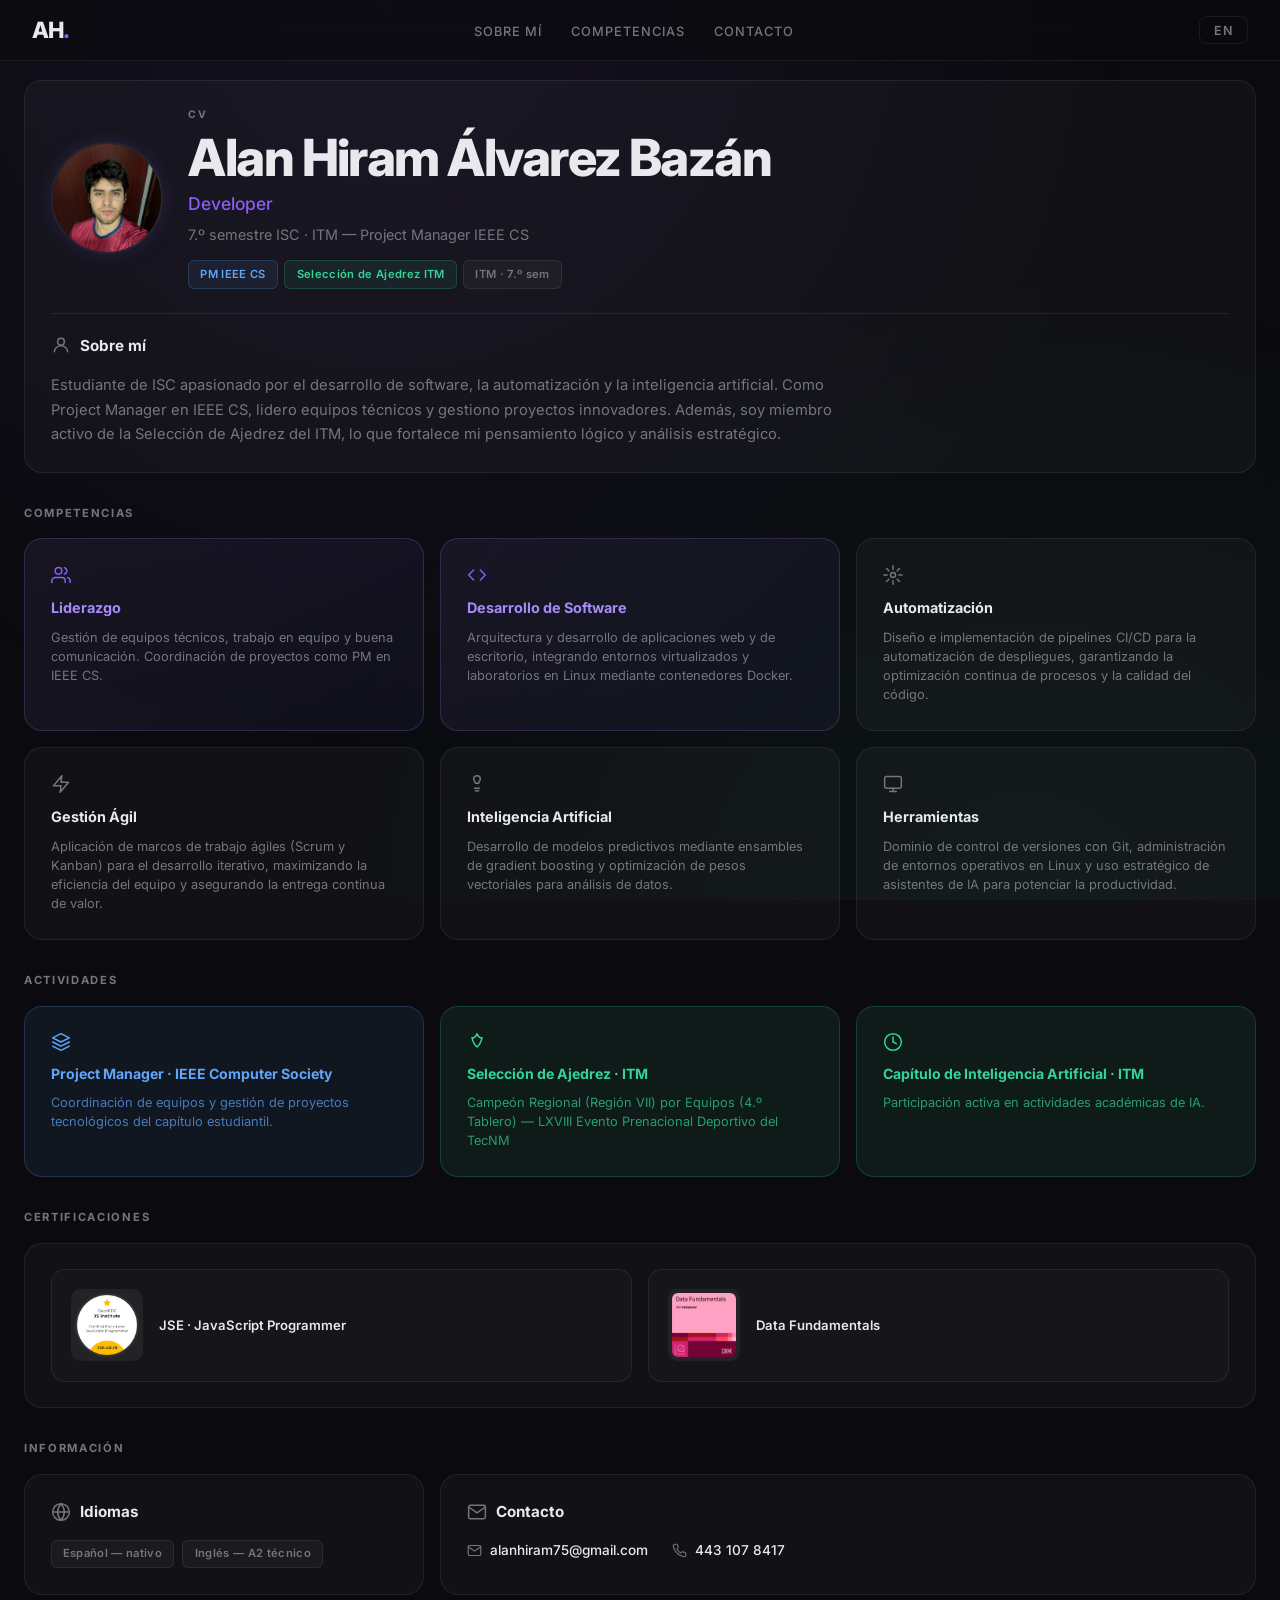
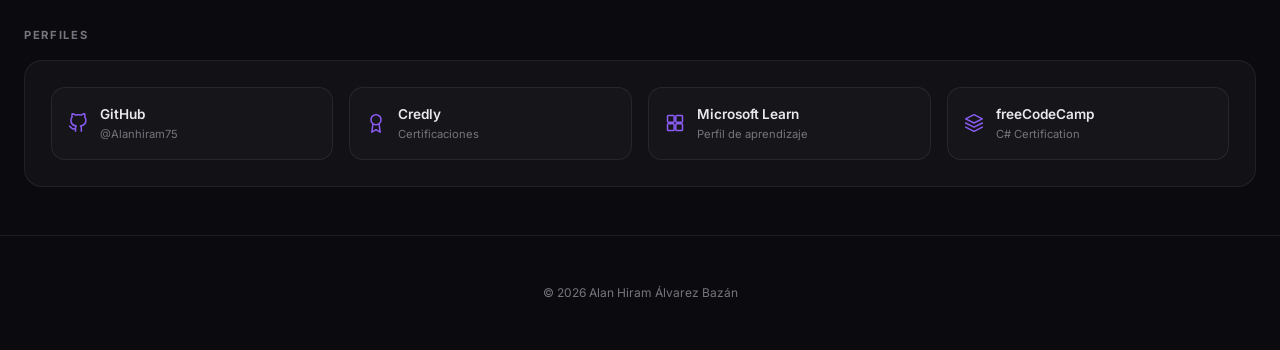
==== index.html @ e29ef436 "ui: unificar tarjeta principal del CV" ====
<!DOCTYPE html>
<html lang="es">
<head>
    <meta charset="UTF-8">
    <meta name="viewport" content="width=device-width, initial-scale=1.0">
    <title>Alan Hiram | Portfolio</title>
    <meta name="description" content="Alan Hiram Álvarez Bazán — Developer, Project Manager IEEE CS, miembro de la Selección de Ajedrez ITM.">
    <link rel="preconnect" href="https://fonts.googleapis.com">
    <link rel="preconnect" href="https://fonts.gstatic.com" crossorigin>
    <link href="https://fonts.googleapis.com/css2?family=Inter:wght@300;400;500;600;700;800&display=swap" rel="stylesheet">
    <link rel="stylesheet" href="style.css">
</head>
<body>
    <!-- NAV -->
    <header>
        <nav>
            <div class="logo">AH<span class="logo-dot">.</span></div>
            <ul class="nav-links">
                <li><a href="#about" data-key="nav_about">Sobre mí</a></li>
                <li><a href="#skills" data-key="nav_skills">Competencias</a></li>
                <li><a href="#contact" data-key="nav_contact">Contacto</a></li>
            </ul>
            <button id="lang-toggle" class="btn-lang" data-key="lang_button">EN</button>
        </nav>
    </header>

    <main>
        <!-- ═══════════ BENTO GRID ═══════════ -->
        <div class="bento">

            <!-- TARJETA PRINCIPAL -->
            <section id="about" class="cell cell-intro">
                <div class="intro-top">
                    <img src="hiram.jpg" alt="Alan Hiram Álvarez Bazán" class="profile-photo">
                    <div class="intro-identity">
                        <p class="label" data-key="hero_label">CV</p>
                        <h1 data-key="name">Alan Hiram Álvarez Bazán</h1>
                        <h2 data-key="role">Developer</h2>
                        <p class="hero-sub" data-key="hero_subtitle">7.º semestre ISC · ITM — Project Manager IEEE CS</p>
                        <div class="profile-badges">
                            <span class="badge badge-blue">PM IEEE CS</span>
                            <span class="badge badge-green">Selección de Ajedrez ITM</span>
                            <span class="badge badge-dim">ITM · 7.º sem</span>
                        </div>
                    </div>
                </div>
                <div class="intro-about">
                    <div class="cell-header">
                        <svg class="icon" viewBox="0 0 24 24"><circle cx="12" cy="8" r="4"/><path d="M4 20c0-4 4-7 8-7s8 3 8 7"/></svg>
                        <h3 data-key="about_title">Sobre mí</h3>
                    </div>
                    <p data-key="about_bio">Estudiante de ISC apasionado por el desarrollo de software, la automatización y la inteligencia artificial. Como Project Manager en IEEE CS, lidero equipos técnicos y gestiono proyectos innovadores. Además, soy miembro activo de la Selección de Ajedrez del ITM, lo que fortalece mi pensamiento lógico y análisis estratégico.</p>
                </div>
            </section>

            <!-- ROW 3: Competencias — 3 columnas -->
            <h3 class="section-title" data-key="skills_title">Competencias</h3>

            <div class="cell cell-skill skill-highlight" id="skills">
                <svg class="icon" viewBox="0 0 24 24"><path d="M17 21v-2a4 4 0 00-4-4H5a4 4 0 00-4 4v2"/><circle cx="9" cy="7" r="4"/><path d="M23 21v-2a4 4 0 00-3-3.87M16 3.13a4 4 0 010 7.75"/></svg>
                <h4 data-key="skill_leadership">Liderazgo</h4>
                <p data-key="skill_leadership_desc">Gestión de equipos técnicos, trabajo en equipo y buena comunicación. Coordinación de proyectos como PM en IEEE CS.</p>
            </div>

            <div class="cell cell-skill skill-highlight">
                <svg class="icon" viewBox="0 0 24 24"><polyline points="16 18 22 12 16 6"/><polyline points="8 6 2 12 8 18"/></svg>
                <h4 data-key="skill_software">Desarrollo de Software</h4>
                <p data-key="skill_software_desc">Arquitectura y desarrollo de aplicaciones web y de escritorio, integrando entornos virtualizados y laboratorios en Linux mediante contenedores Docker.</p>
            </div>

            <div class="cell cell-skill">
                <svg class="icon" viewBox="0 0 24 24"><circle cx="12" cy="12" r="3"/><path d="M12 1v4M12 19v4M4.2 4.2l2.8 2.8M17 17l2.8 2.8M1 12h4M19 12h4M4.2 19.8l2.8-2.8M17 7l2.8-2.8"/></svg>
                <h4 data-key="skill_automation">Automatización</h4>
                <p data-key="skill_automation_desc">Diseño e implementación de pipelines CI/CD para la automatización de despliegues, garantizando la optimización continua de procesos y la calidad del código.</p>
            </div>

            <div class="cell cell-skill">
                <svg class="icon" viewBox="0 0 24 24"><path d="M13 2L3 14h9l-1 8 10-12h-9l1-8z"/></svg>
                <h4 data-key="skill_agile">Gestión Ágil</h4>
                <p data-key="skill_agile_desc">Aplicación de marcos de trabajo ágiles (Scrum y Kanban) para el desarrollo iterativo, maximizando la eficiencia del equipo y asegurando la entrega continua de valor.</p>
            </div>

            <div class="cell cell-skill">
                <svg class="icon" viewBox="0 0 24 24"><path d="M12 2a4 4 0 014 4c0 2-2 3-2 5h-4c0-2-2-3-2-5a4 4 0 014-4zM9 17h6M10 20h4"/></svg>
                <h4 data-key="skill_ia">Inteligencia Artificial</h4>
                <p data-key="skill_ia_desc">Desarrollo de modelos predictivos mediante ensambles de gradient boosting y optimización de pesos vectoriales para análisis de datos.</p>
            </div>

            <div class="cell cell-skill">
                <svg class="icon" viewBox="0 0 24 24"><rect x="2" y="3" width="20" height="14" rx="2"/><path d="M8 21h8M12 17v4"/></svg>
                <h4 data-key="skill_tools">Herramientas</h4>
                <p data-key="skill_tools_desc">Dominio de control de versiones con Git, administración de entornos operativos en Linux y uso estratégico de asistentes de IA para potenciar la productividad.</p>
            </div>

            <!-- ROW: Actividades — módulos de color -->
            <h3 class="section-title" data-key="activities_title">Actividades</h3>

            <div class="cell cell-activity activity-blue">
                <svg class="icon" viewBox="0 0 24 24"><path d="M12 2L2 7l10 5 10-5-10-5z"/><path d="M2 17l10 5 10-5"/><path d="M2 12l10 5 10-5"/></svg>
                <h4 data-key="act_ieee">Project Manager · IEEE Computer Society</h4>
                <p data-key="act_ieee_desc">Coordinación de equipos y gestión de proyectos tecnológicos del capítulo estudiantil.</p>
            </div>

            <div class="cell cell-activity activity-green">
                <svg class="icon" viewBox="0 0 24 24"><path d="M12 2c1 3 3 5 6 5-1 4-2 8-6 11-4-3-5-7-6-11 3 0 5-2 6-5z"/></svg>
                <h4 data-key="act_chess">Selección de Ajedrez · ITM</h4>
                <p data-key="act_chess_desc">Miembro activo. Pensamiento lógico, análisis estratégico y toma de decisiones bajo presión.</p>
            </div>

            <div class="cell cell-activity activity-green">
                <svg class="icon" viewBox="0 0 24 24"><circle cx="12" cy="12" r="10"/><path d="M12 6v6l4 2"/></svg>
                <h4 data-key="act_cia">Capítulo de Inteligencia Artificial · ITM</h4>
                <p data-key="act_cia_desc">Participación activa en actividades académicas de IA.</p>
            </div>

            <!-- ROW: Certificaciones -->
            <h3 class="section-title" data-key="certs_title">Certificaciones</h3>

            <div class="cell cell-certs">
                <a href="https://www.credly.com/badges/29c15200-005a-410d-97e0-02b2a1479a4a" target="_blank" rel="noopener" class="cert-item">
                    <img src="badges/jse-40-01-jse-certified-entry-level-javascript-programmer.png" alt="JSE Certified Entry-Level JavaScript Programmer" class="cert-badge">
                    <span class="cert-name" data-key="cert_jse">JSE · JavaScript Programmer</span>
                </a>
                <a href="https://www.credly.com/badges/fb62071e-e783-4e9c-a6b2-a88b3c4d59c1" target="_blank" rel="noopener" class="cert-item">
                    <img src="badges/data-fundamentals.png" alt="Data Fundamentals" class="cert-badge">
                    <span class="cert-name" data-key="cert_data">Data Fundamentals</span>
                </a>
            </div>

            <!-- ROW: Idiomas + Contacto -->
            <h3 class="section-title" data-key="info_title">Información</h3>

            <div class="cell cell-langs">
                <div class="cell-header">
                    <svg class="icon" viewBox="0 0 24 24"><circle cx="12" cy="12" r="10"/><path d="M2 12h20M12 2a15.3 15.3 0 014 10 15.3 15.3 0 01-4 10 15.3 15.3 0 01-4-10A15.3 15.3 0 0112 2z"/></svg>
                    <h3 data-key="langs_title">Idiomas</h3>
                </div>
                <div class="lang-tags">
                    <span class="badge badge-dim" data-key="lang_es">Español — nativo</span>
                    <span class="badge badge-dim" data-key="lang_en">Inglés — A1 técnico</span>
                </div>
            </div>

            <section id="contact" class="cell cell-contact">
                <div class="cell-header">
                    <svg class="icon" viewBox="0 0 24 24"><path d="M4 4h16c1.1 0 2 .9 2 2v12c0 1.1-.9 2-2 2H4c-1.1 0-2-.9-2-2V6c0-1.1.9-2 2-2z"/><polyline points="22,6 12,13 2,6"/></svg>
                    <h3 data-key="contact_title">Contacto</h3>
                </div>
                <div class="contact-row">
                    <a href="mailto:alanhiram75@gmail.com" class="contact-link">
                        <svg class="icon-sm" viewBox="0 0 24 24"><path d="M4 4h16c1.1 0 2 .9 2 2v12c0 1.1-.9 2-2 2H4c-1.1 0-2-.9-2-2V6c0-1.1.9-2 2-2z"/><polyline points="22,6 12,13 2,6"/></svg>
                        alanhiram75@gmail.com
                    </a>
                    <a href="tel:4431078417" class="contact-link">
                        <svg class="icon-sm" viewBox="0 0 24 24"><path d="M22 16.92v3a2 2 0 01-2.18 2 19.79 19.79 0 01-8.63-3.07 19.5 19.5 0 01-6-6A19.79 19.79 0 012.12 4.18 2 2 0 014.11 2h3a2 2 0 012 1.72c.13.81.36 1.6.7 2.35a2 2 0 01-.45 2.11L8.09 9.91a16 16 0 006 6l1.27-1.27a2 2 0 012.11-.45c.75.34 1.54.57 2.35.7A2 2 0 0122 16.92z"/></svg>
                        443 107 8417
                    </a>
                </div>
            </section>

            <!-- ROW: Links / Perfiles -->
            <h3 class="section-title" data-key="links_title">Perfiles</h3>

            <div class="cell cell-links">
                <a href="https://github.com/Alanhiram75" target="_blank" rel="noopener" class="link-item">
                    <svg class="icon" viewBox="0 0 24 24"><path d="M9 19c-5 1.5-5-2.5-7-3m14 6v-3.87a3.37 3.37 0 00-.94-2.61c3.14-.35 6.44-1.54 6.44-7A5.44 5.44 0 0020 4.77 5.07 5.07 0 0019.91 1S18.73.65 16 2.48a13.38 13.38 0 00-7 0C6.27.65 5.09 1 5.09 1A5.07 5.07 0 005 4.77a5.44 5.44 0 00-1.5 3.78c0 5.42 3.3 6.61 6.44 7A3.37 3.37 0 009 18.13V22"/></svg>
                    <div>
                        <span class="link-name">GitHub</span>
                        <span class="link-user">@Alanhiram75</span>
                    </div>
                </a>
                <a href="https://www.credly.com/users/alan-hiram-alvarez-bazan/badges" target="_blank" rel="noopener" class="link-item">
                    <svg class="icon" viewBox="0 0 24 24"><circle cx="12" cy="8" r="6"/><path d="M8.21 13.89L7 23l5-3 5 3-1.21-9.12"/></svg>
                    <div>
                        <span class="link-name">Credly</span>
                        <span class="link-user" data-key="link_credly_sub">Certificaciones</span>
                    </div>
                </a>
                <a href="https://learn.microsoft.com/es-es/users/hiram-6550/" target="_blank" rel="noopener" class="link-item">
                    <svg class="icon" viewBox="0 0 24 24"><rect x="3" y="3" width="8" height="8" rx="1"/><rect x="13" y="3" width="8" height="8" rx="1"/><rect x="3" y="13" width="8" height="8" rx="1"/><rect x="13" y="13" width="8" height="8" rx="1"/></svg>
                    <div>
                        <span class="link-name">Microsoft Learn</span>
                        <span class="link-user" data-key="link_ms_sub">Perfil de aprendizaje</span>
                    </div>
                </a>
                <a href="https://www.freecodecamp.org/certification/alan_hiram/foundational-c-sharp-with-microsoft" target="_blank" rel="noopener" class="link-item">
                    <svg class="icon" viewBox="0 0 24 24"><path d="M12 2L2 7l10 5 10-5-10-5z"/><path d="M2 17l10 5 10-5"/><path d="M2 12l10 5 10-5"/></svg>
                    <div>
                        <span class="link-name">freeCodeCamp</span>
                        <span class="link-user">C# Certification</span>
                    </div>
                </a>
            </div>

        </div><!-- /bento -->
    </main>

    <footer>
        <p>© 2026 Alan Hiram Álvarez Bazán</p>
    </footer>

    <script type="module" src="main.js"></script>
</body>
</html>
---- style.css ----
:root {
    --bg: #0b0b0f;
    --surface: rgba(255, 255, 255, 0.03);
    --border: rgba(255, 255, 255, 0.07);
    --text-1: #e8e8ed;
    --text-2: #75757e;
    --accent: #8b5cf6;
    --accent-glow: rgba(139, 92, 246, 0.15);
    --green: #34d399;
    --green-bg: rgba(52, 211, 153, 0.08);
    --green-border: rgba(52, 211, 153, 0.2);
    --purple: #a78bfa;
    --purple-bg: rgba(167, 139, 250, 0.08);
    --purple-border: rgba(167, 139, 250, 0.2);
    --blue: #60a5fa;
    --blue-bg: rgba(96, 165, 250, 0.08);
    --blue-border: rgba(96, 165, 250, 0.2);
    --radius: 18px;
    --font: 'Inter', system-ui, sans-serif;
}

/* ── RESET ── */
*, *::before, *::after { margin: 0; padding: 0; box-sizing: border-box; }
html { scroll-behavior: smooth; }

body {
    background: var(--bg);
    color: var(--text-1);
    font-family: var(--font);
    line-height: 1.55;
    -webkit-font-smoothing: antialiased;
}

/* subtle grain texture */
body::after {
    content: '';
    position: fixed; inset: 0;
    background: radial-gradient(ellipse at 30% 0%, rgba(139,92,246,0.07) 0%, transparent 60%),
                radial-gradient(ellipse at 80% 100%, rgba(52,211,153,0.05) 0%, transparent 50%);
    pointer-events: none;
    z-index: -1;
}

/* ── NAV ── */
header {
    position: fixed; top: 0; width: 100%; z-index: 100;
    background: rgba(11,11,15,0.75);
    backdrop-filter: blur(14px);
    border-bottom: 1px solid var(--border);
}

nav {
    max-width: 1280px; margin: 0 auto;
    padding: 0.8rem 2rem;
    display: flex; align-items: center; justify-content: space-between;
}

.logo {
    font-size: 1.4rem; font-weight: 800; letter-spacing: -0.04em;
    color: var(--text-1);
}
.logo-dot { color: var(--accent); }

.nav-links {
    display: flex; list-style: none; gap: 1.8rem;
}
.nav-links a {
    text-decoration: none; color: var(--text-2);
    font-size: 0.8rem; font-weight: 500;
    text-transform: uppercase; letter-spacing: 0.08em;
    transition: color .25s;
}
.nav-links a:hover { color: var(--text-1); }

.btn-lang {
    background: transparent; color: var(--text-2);
    border: 1px solid var(--border); border-radius: 8px;
    padding: 0.35rem 0.9rem; font-weight: 600; font-size: 0.78rem;
    cursor: pointer; transition: all .25s; font-family: var(--font);
    letter-spacing: 0.05em;
}
.btn-lang:hover { color: var(--text-1); border-color: var(--text-2); }

/* ── BENTO GRID ── */
main {
    max-width: 1280px; margin: 5rem auto 3rem; padding: 0 1.5rem;
}

.bento {
    display: grid;
    grid-template-columns: repeat(3, 1fr);
    gap: 1rem;
}

/* ── CELLS ── */
.cell {
    background: var(--surface);
    border: 1px solid var(--border);
    border-radius: var(--radius);
    padding: 1.6rem;
    transition: transform .35s cubic-bezier(.22,1,.36,1), border-color .3s, background .3s;
}
.cell:hover {
    transform: translateY(-3px);
    border-color: rgba(255,255,255,0.12);
    background: rgba(255,255,255,0.05);
}

/* layout spans */
.cell-intro   { grid-column: span 3; }
.cell-skill   { grid-column: span 1; }
.cell-langs   { grid-column: span 1; }
.cell-contact { grid-column: span 2; }
.cell-links   { grid-column: span 3; display: grid; grid-template-columns: repeat(4, 1fr); gap: 1rem; }

.section-title {
    grid-column: span 3;
    font-size: 0.7rem; font-weight: 700;
    text-transform: uppercase; letter-spacing: 0.15em;
    color: var(--text-2);
    padding: 1rem 0 0;
    margin: 0;
}

/* ── INTRO / TARJETA PRINCIPAL ── */
.intro-top { display: flex; align-items: center; gap: 1.6rem; }
.intro-identity { min-width: 0; flex: 1; }
.cell-intro .label {
    font-size: 0.65rem; font-weight: 700; text-transform: uppercase;
    letter-spacing: 0.18em; color: var(--text-2); margin-bottom: 0.45rem;
}
.cell-intro h1 {
    font-size: clamp(2rem, 5vw, 3.2rem);
    font-weight: 800; letter-spacing: -0.03em; line-height: 1.08;
    margin-bottom: 0.3rem;
}
.cell-intro h2 {
    font-size: 1.1rem; font-weight: 500; color: var(--accent);
    margin-bottom: 0.45rem;
}
.hero-sub { color: var(--text-2); font-size: 0.9rem; }
.profile-photo {
    width: 112px; height: 112px; border-radius: 50%; flex-shrink: 0;
    object-fit: cover;
    border: 2px solid var(--border);
    box-shadow: 0 0 20px var(--accent-glow);
    transition: box-shadow .3s, transform .3s;
}
.cell-intro:hover .profile-photo {
    box-shadow: 0 0 30px rgba(139,92,246,0.3);
    transform: scale(1.05);
}
.profile-badges {
    display: flex; flex-wrap: wrap; gap: 0.4rem; margin-top: 0.85rem;
}
.intro-about { border-top: 1px solid var(--border); margin-top: 1.5rem; padding-top: 1.25rem; }

/* ── BADGES ── */
.badge {
    display: inline-block; padding: 0.28rem 0.7rem;
    border-radius: 6px; font-size: 0.7rem; font-weight: 600;
    letter-spacing: 0.03em;
}
.badge-dim    { background: rgba(255,255,255,0.04); color: var(--text-2); border: 1px solid var(--border); }
.badge-green  { background: var(--green-bg); color: var(--green); border: 1px solid var(--green-border); }
.badge-purple { background: var(--purple-bg); color: var(--purple); border: 1px solid var(--purple-border); }
.badge-blue   { background: var(--blue-bg); color: var(--blue); border: 1px solid var(--blue-border); }

.intro-about p { color: var(--text-2); font-size: 0.92rem; line-height: 1.65; max-width: 90ch; }

.cell-header {
    display: flex; align-items: center; gap: 0.6rem; margin-bottom: 1rem;
}
.cell-header h3 {
    font-size: 0.95rem; font-weight: 700;
}

/* ── ICONS ── */
.icon {
    width: 20px; height: 20px; flex-shrink: 0;
    stroke: var(--text-2); fill: none;
    stroke-width: 1.8; stroke-linecap: round; stroke-linejoin: round;
}
.icon-sm {
    width: 15px; height: 15px; flex-shrink: 0;
    stroke: var(--text-2); fill: none;
    stroke-width: 1.8; stroke-linecap: round; stroke-linejoin: round;
}

/* ── SKILL CARDS ── */
.cell-skill {
    display: flex; flex-direction: column; gap: 0.5rem;
}
.cell-skill .icon { margin-bottom: 0.3rem; }
.cell-skill h4 { font-size: 0.9rem; font-weight: 700; }
.cell-skill p  { font-size: 0.8rem; color: var(--text-2); line-height: 1.5; }

/* highlighted skill cards (leadership & software dev) */
.skill-highlight {
    background: linear-gradient(135deg, var(--purple-bg) 0%, rgba(99,102,241,0.06) 100%);
    border-color: var(--purple-border);
    position: relative;
}
.skill-highlight::before {
    content: '';
    position: absolute; inset: -1px;
    border-radius: var(--radius);
    background: linear-gradient(135deg, rgba(139,92,246,0.25), rgba(99,102,241,0.08));
    z-index: -1;
    opacity: 0;
    transition: opacity .35s;
}
.skill-highlight:hover::before { opacity: 1; }
.skill-highlight:hover {
    border-color: rgba(139,92,246,0.4);
    background: linear-gradient(135deg, rgba(167,139,250,0.12) 0%, rgba(99,102,241,0.08) 100%);
}
.skill-highlight .icon { stroke: var(--accent); }
.skill-highlight h4 { color: var(--purple); }


/* ── ACTIVITY CARDS ── */
.cell-activity {
    display: flex; flex-direction: column; gap: 0.5rem;
}
.cell-activity .icon { margin-bottom: 0.2rem; }
.cell-activity h4 { font-size: 0.88rem; font-weight: 700; }
.cell-activity p  { font-size: 0.8rem; line-height: 1.5; }

.activity-green {
    background: var(--green-bg);
    border-color: var(--green-border);
}
.activity-green .icon { stroke: var(--green); }
.activity-green h4 { color: var(--green); }
.activity-green p  { color: rgba(52,211,153,0.7); }
.activity-green:hover {
    background: rgba(52,211,153,0.12);
    border-color: rgba(52,211,153,0.35);
}

.activity-purple {
    background: var(--purple-bg);
    border-color: var(--purple-border);
}
.activity-purple .icon { stroke: var(--purple); }
.activity-purple h4 { color: var(--purple); }
.activity-purple p  { color: rgba(167,139,250,0.7); }
.activity-purple:hover {
    background: rgba(167,139,250,0.12);
    border-color: rgba(167,139,250,0.35);
}

.activity-blue {
    background: var(--blue-bg);
    border-color: var(--blue-border);
}
.activity-blue .icon { stroke: var(--blue); }
.activity-blue h4 { color: var(--blue); }
.activity-blue p  { color: rgba(96,165,250,0.7); }
.activity-blue:hover {
    background: rgba(96,165,250,0.12);
    border-color: rgba(96,165,250,0.35);
}

/* ── CERTS ── */
.cell-certs {
    grid-column: span 3;
    display: grid; grid-template-columns: repeat(2, 1fr);
    gap: 1rem;
}
.cert-item {
    display: flex; flex-direction: row;
    align-items: center; justify-content: flex-start; gap: 1rem;
    text-decoration: none; color: var(--text-1);
    padding: 1.2rem; border-radius: 14px;
    background: rgba(255,255,255,0.02);
    border: 1px solid var(--border);
    transition: all .3s ease;
}
.cert-item:hover {
    background: rgba(255,255,255,0.06);
    border-color: rgba(255,255,255,0.15);
    transform: translateY(-2px);
    box-shadow: 0 4px 16px rgba(139,92,246,0.1);
}
.cert-badge {
    width: 72px; height: 72px; flex-shrink: 0;
    object-fit: contain; border-radius: 10px;
    background: rgba(255,255,255,0.06);
    padding: 4px;
}
.cert-name {
    font-size: 0.82rem; font-weight: 600; line-height: 1.4;
    text-align: left;
}

/* ── LANGS ── */
.lang-tags { display: flex; flex-wrap: wrap; gap: 0.5rem; }

/* ── CONTACT ── */
.contact-row {
    display: flex; gap: 1.5rem; flex-wrap: wrap;
}
.contact-link {
    display: flex; align-items: center; gap: 0.5rem;
    color: var(--text-1); text-decoration: none;
    font-size: 0.85rem; font-weight: 500;
    transition: color .25s;
}
.contact-link:hover { color: var(--accent); }
.contact-link:hover .icon-sm { stroke: var(--accent); }

/* ── LINKS / PERFILES ── */
.link-item {
    display: flex; align-items: center; gap: 0.75rem;
    text-decoration: none; color: var(--text-1);
    padding: 1rem; border-radius: 14px;
    background: rgba(255,255,255,0.02);
    border: 1px solid var(--border);
    transition: all .3s ease;
}
.link-item:hover {
    background: rgba(255,255,255,0.06);
    border-color: rgba(255,255,255,0.15);
    transform: translateY(-2px);
    box-shadow: 0 4px 16px rgba(139,92,246,0.1);
}
.link-item .icon { stroke: var(--accent); flex-shrink: 0; }
.link-item:hover .icon { stroke: var(--text-1); }
.link-name {
    display: block; font-size: 0.85rem; font-weight: 600;
}
.link-user {
    display: block; font-size: 0.7rem; color: var(--text-2); margin-top: 1px;
}

/* ── FOOTER ── */
footer {
    text-align: center; padding: 3rem 2rem;
    color: var(--text-2); font-size: 0.75rem;
    border-top: 1px solid var(--border);
}

/* ── ANIMATIONS ── */
.cell {
    opacity: 0; transform: translateY(16px);
    animation: rise .6s cubic-bezier(.22,1,.36,1) forwards;
}
@keyframes rise {
    to { opacity: 1; transform: translateY(0); }
}
/* stagger */
.cell:nth-child(1)  { animation-delay: .05s; }
.cell:nth-child(2)  { animation-delay: .1s; }
.cell:nth-child(3)  { animation-delay: .15s; }
.cell:nth-child(4)  { animation-delay: .2s; }
.cell:nth-child(5)  { animation-delay: .25s; }
.cell:nth-child(6)  { animation-delay: .3s; }
.cell:nth-child(7)  { animation-delay: .35s; }
.cell:nth-child(8)  { animation-delay: .4s; }
.cell:nth-child(9)  { animation-delay: .45s; }
.cell:nth-child(10) { animation-delay: .5s; }
.cell:nth-child(11) { animation-delay: .55s; }
.cell:nth-child(12) { animation-delay: .6s; }
.cell:nth-child(13) { animation-delay: .65s; }
.cell:nth-child(14) { animation-delay: .7s; }
.cell:nth-child(15) { animation-delay: .75s; }
.cell:nth-child(16) { animation-delay: .8s; }
.cell:nth-child(17) { animation-delay: .85s; }

/* ── RESPONSIVE ── */
@media (max-width: 900px) {
    .bento { grid-template-columns: repeat(2, 1fr); }
    .cell-intro   { grid-column: span 2; }
    .section-title { grid-column: span 2; }
    .cell-contact { grid-column: span 2; }
    .cell-langs   { grid-column: span 2; }
    .cell-certs   { grid-column: span 2; }
    .cell-links   { grid-column: span 2; grid-template-columns: repeat(2, 1fr); }
}

@media (max-width: 580px) {
    main { padding: 0 1rem; margin-top: 4.5rem; }
    .bento { grid-template-columns: 1fr; gap: 0.85rem; }
    .cell { padding: 1.3rem; }
    .cell-intro,
    .section-title, .cell-contact, .cell-langs, .cell-certs,
    .cell-links { grid-column: span 1; }
    .cell-links { grid-template-columns: 1fr; }
    .cell-certs { grid-template-columns: 1fr; }
    .intro-top { flex-direction: column; text-align: center; gap: 1rem; }
    .profile-photo { width: 96px; height: 96px; }
    .profile-badges { justify-content: center; }
    .cell-intro h1 { font-size: 2.2rem; }
    .intro-about .cell-header { justify-content: center; }
    .nav-links { display: none; }
    nav { padding: 0.7rem 1rem; }
    .contact-row { flex-direction: column; gap: 1rem; align-items: flex-start; }
}
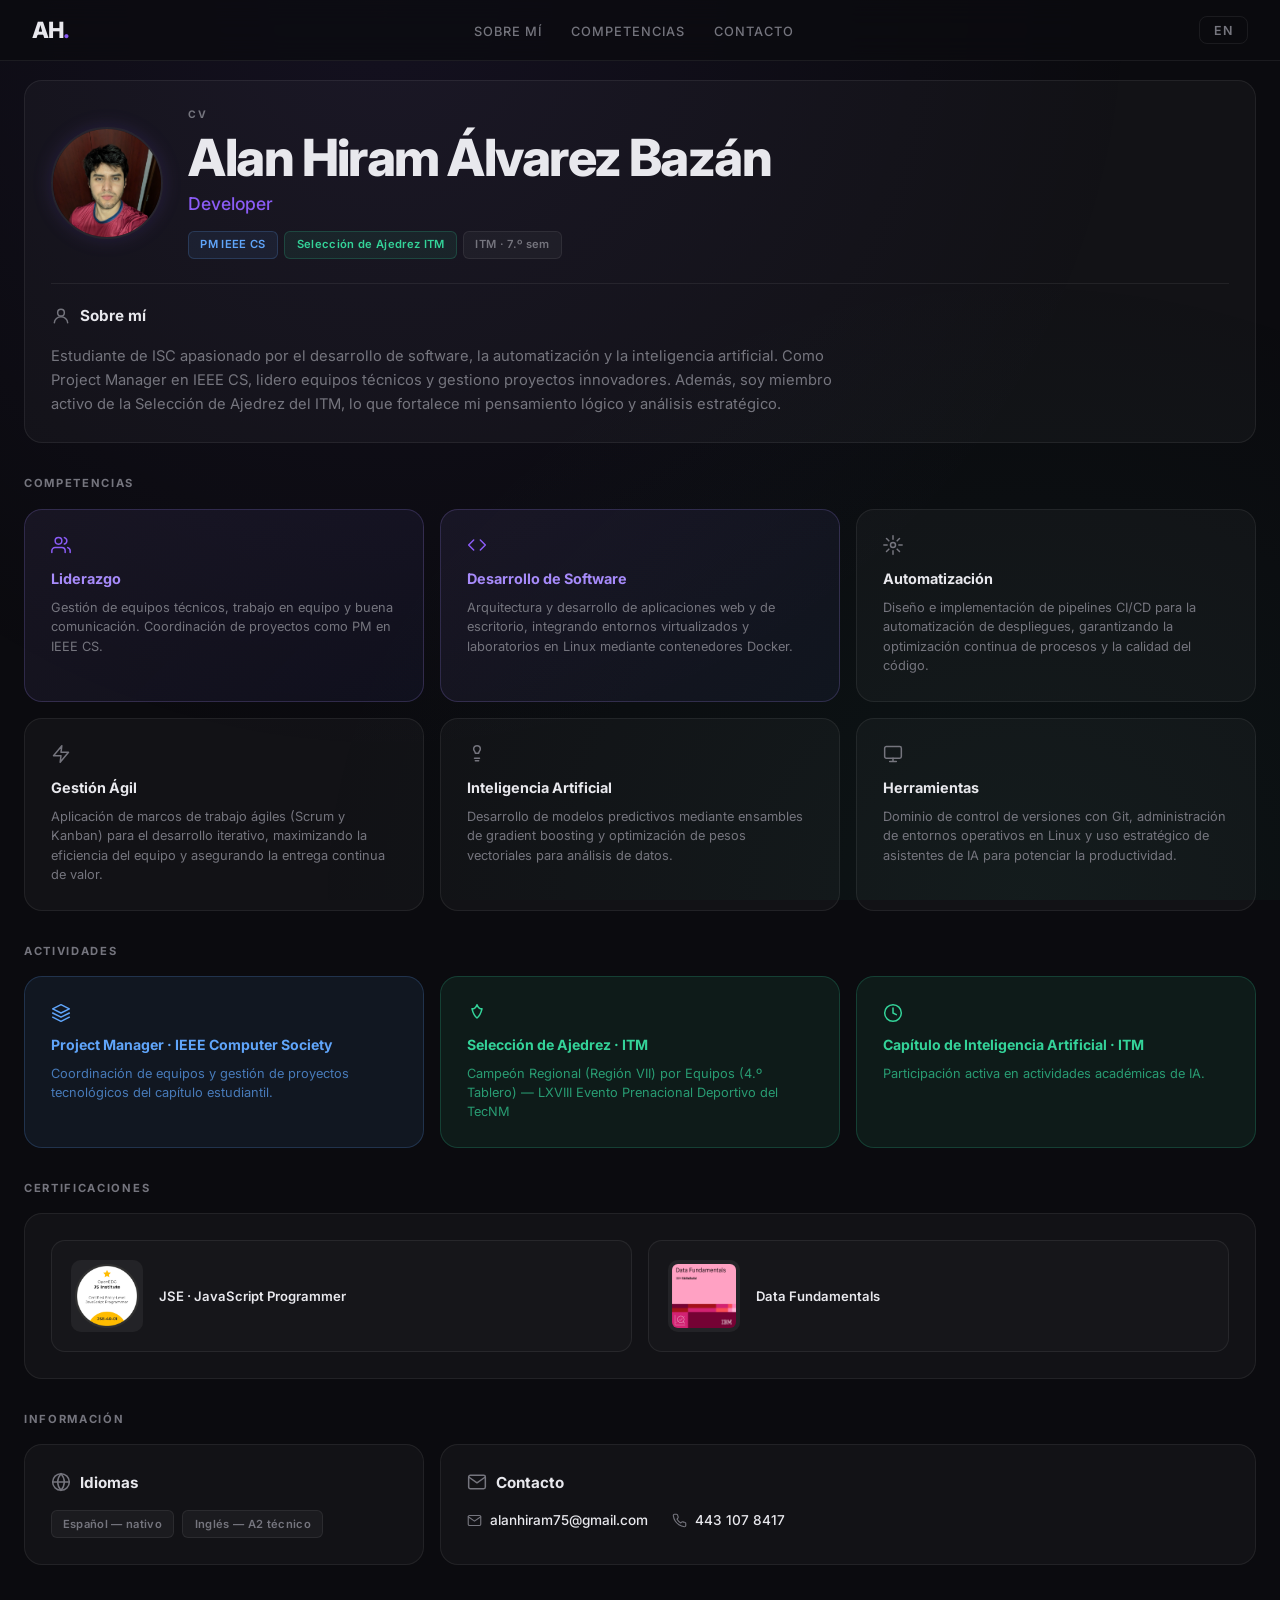
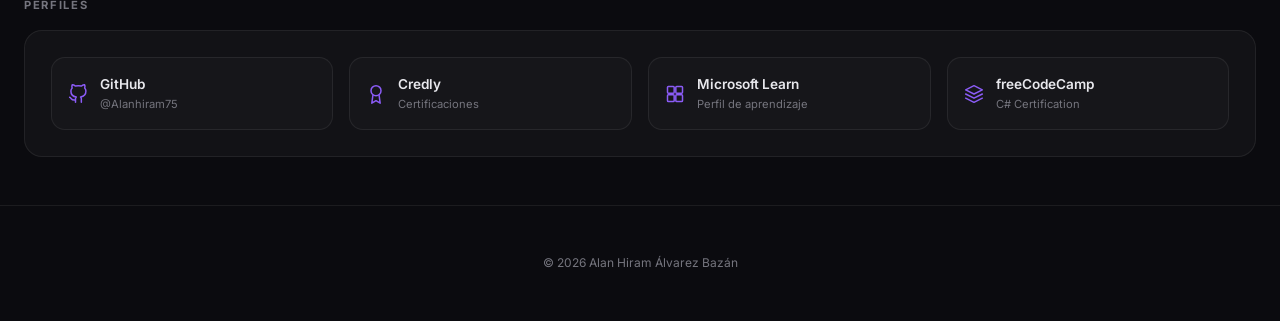
==== commit e525fed0: "ui: quitar subtitulo redundante del encabezado" ====
--- a/index.html
+++ b/index.html
@@ -36,7 +36,6 @@
                         <p class="label" data-key="hero_label">CV</p>
                         <h1 data-key="name">Alan Hiram Álvarez Bazán</h1>
                         <h2 data-key="role">Developer</h2>
-                        <p class="hero-sub" data-key="hero_subtitle">7.º semestre ISC · ITM — Project Manager IEEE CS</p>
                         <div class="profile-badges">
                             <span class="badge badge-blue">PM IEEE CS</span>
                             <span class="badge badge-green">Selección de Ajedrez ITM</span>
--- a/style.css
+++ b/style.css
@@ -138,7 +138,6 @@
     font-size: 1.1rem; font-weight: 500; color: var(--accent);
     margin-bottom: 0.45rem;
 }
-.hero-sub { color: var(--text-2); font-size: 0.9rem; }
 .profile-photo {
     width: 112px; height: 112px; border-radius: 50%; flex-shrink: 0;
     object-fit: cover;
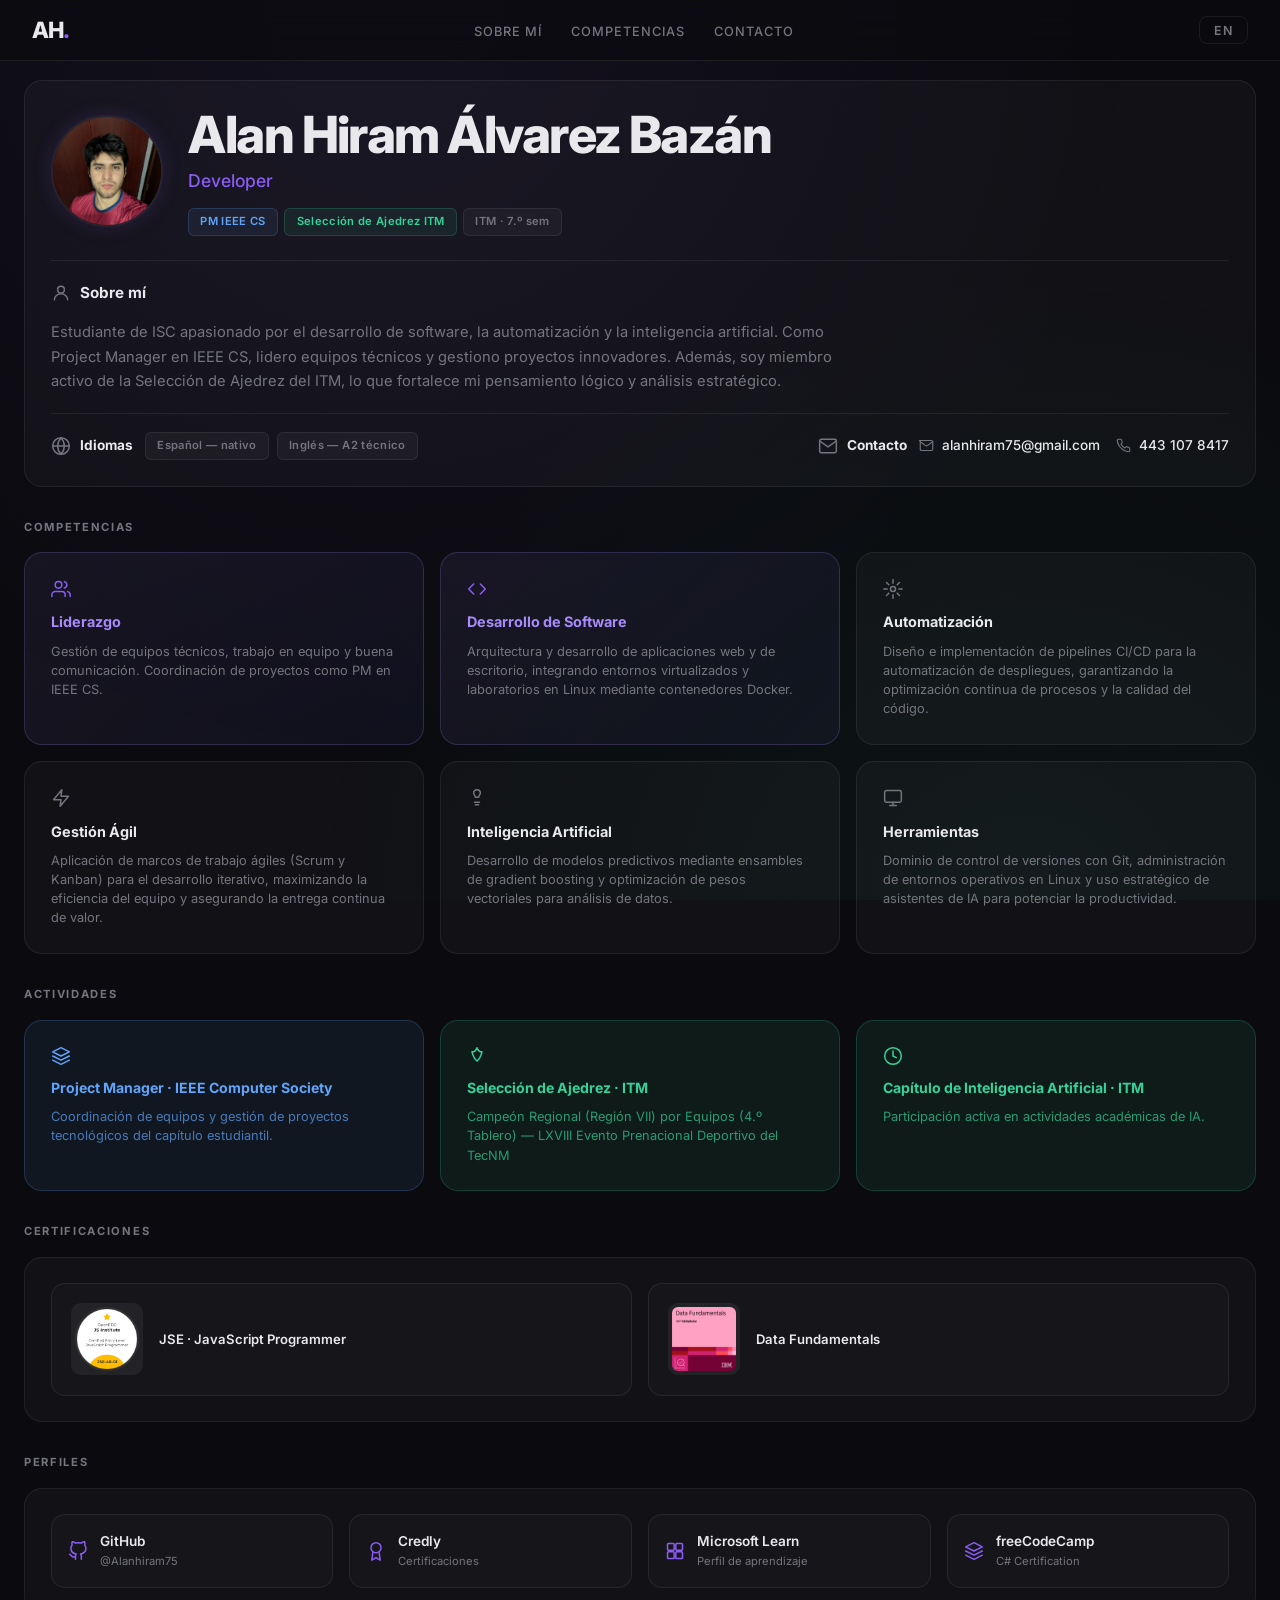
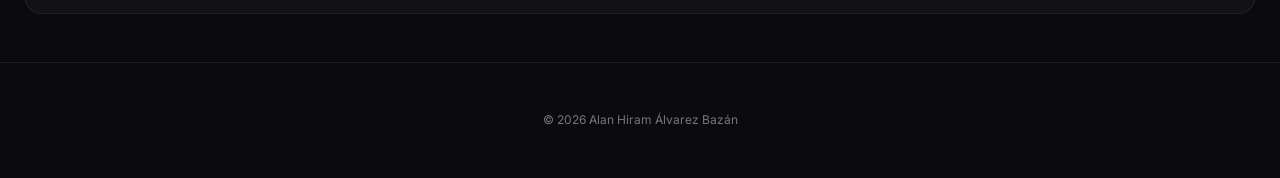
==== commit e704f7c9: "merge: integrar información en tarjeta principal" ====
--- a/index.html
+++ b/index.html
@@ -33,7 +33,6 @@
                 <div class="intro-top">
                     <img src="hiram.jpg" alt="Alan Hiram Álvarez Bazán" class="profile-photo">
                     <div class="intro-identity">
-                        <p class="label" data-key="hero_label">CV</p>
                         <h1 data-key="name">Alan Hiram Álvarez Bazán</h1>
                         <h2 data-key="role">Developer</h2>
                         <div class="profile-badges">
@@ -49,6 +48,34 @@
                         <h3 data-key="about_title">Sobre mí</h3>
                     </div>
                     <p data-key="about_bio">Estudiante de ISC apasionado por el desarrollo de software, la automatización y la inteligencia artificial. Como Project Manager en IEEE CS, lidero equipos técnicos y gestiono proyectos innovadores. Además, soy miembro activo de la Selección de Ajedrez del ITM, lo que fortalece mi pensamiento lógico y análisis estratégico.</p>
+                </div>
+                <div class="intro-details">
+                    <div class="info-group">
+                        <div class="cell-header">
+                            <svg class="icon" viewBox="0 0 24 24"><circle cx="12" cy="12" r="10"/><path d="M2 12h20M12 2a15.3 15.3 0 014 10 15.3 15.3 0 01-4 10 15.3 15.3 0 01-4-10A15.3 15.3 0 0112 2z"/></svg>
+                            <h3 data-key="langs_title">Idiomas</h3>
+                        </div>
+                        <div class="lang-tags">
+                            <span class="badge badge-dim" data-key="lang_es">Español — nativo</span>
+                            <span class="badge badge-dim" data-key="lang_en">Inglés — A1 técnico</span>
+                        </div>
+                    </div>
+                    <div id="contact" class="info-group">
+                        <div class="cell-header">
+                            <svg class="icon" viewBox="0 0 24 24"><path d="M4 4h16c1.1 0 2 .9 2 2v12c0 1.1-.9 2-2 2H4c-1.1 0-2-.9-2-2V6c0-1.1.9-2 2-2z"/><polyline points="22,6 12,13 2,6"/></svg>
+                            <h3 data-key="contact_title">Contacto</h3>
+                        </div>
+                        <div class="contact-row">
+                            <a href="mailto:alanhiram75@gmail.com" class="contact-link">
+                                <svg class="icon-sm" viewBox="0 0 24 24"><path d="M4 4h16c1.1 0 2 .9 2 2v12c0 1.1-.9 2-2 2H4c-1.1 0-2-.9-2-2V6c0-1.1.9-2-2-2z"/><polyline points="22,6 12,13 2,6"/></svg>
+                                alanhiram75@gmail.com
+                            </a>
+                            <a href="tel:4431078417" class="contact-link">
+                                <svg class="icon-sm" viewBox="0 0 24 24"><path d="M22 16.92v3a2 2 0 01-2.18 2 19.79 19.79 0 01-8.63-3.07 19.5 19.5 0 01-6-6A19.79 19.79 0 012.12 4.18 2 2 0 014.11 2h3a2 2 0 012 1.72c.13.81.36 1.6.7 2.35a2 2 0 01-.45 2.11L8.09 9.91a16 16 0 006 6l1.27-1.27a2 2 0 012.11-.45c.75.34 1.54.57 2.35.7A2 2 0 0122 16.92z"/></svg>
+                                443 107 8417
+                            </a>
+                        </div>
+                    </div>
                 </div>
             </section>
 
@@ -126,37 +153,6 @@
                 </a>
             </div>
 
-            <!-- ROW: Idiomas + Contacto -->
-            <h3 class="section-title" data-key="info_title">Información</h3>
-
-            <div class="cell cell-langs">
-                <div class="cell-header">
-                    <svg class="icon" viewBox="0 0 24 24"><circle cx="12" cy="12" r="10"/><path d="M2 12h20M12 2a15.3 15.3 0 014 10 15.3 15.3 0 01-4 10 15.3 15.3 0 01-4-10A15.3 15.3 0 0112 2z"/></svg>
-                    <h3 data-key="langs_title">Idiomas</h3>
-                </div>
-                <div class="lang-tags">
-                    <span class="badge badge-dim" data-key="lang_es">Español — nativo</span>
-                    <span class="badge badge-dim" data-key="lang_en">Inglés — A1 técnico</span>
-                </div>
-            </div>
-
-            <section id="contact" class="cell cell-contact">
-                <div class="cell-header">
-                    <svg class="icon" viewBox="0 0 24 24"><path d="M4 4h16c1.1 0 2 .9 2 2v12c0 1.1-.9 2-2 2H4c-1.1 0-2-.9-2-2V6c0-1.1.9-2 2-2z"/><polyline points="22,6 12,13 2,6"/></svg>
-                    <h3 data-key="contact_title">Contacto</h3>
-                </div>
-                <div class="contact-row">
-                    <a href="mailto:alanhiram75@gmail.com" class="contact-link">
-                        <svg class="icon-sm" viewBox="0 0 24 24"><path d="M4 4h16c1.1 0 2 .9 2 2v12c0 1.1-.9 2-2 2H4c-1.1 0-2-.9-2-2V6c0-1.1.9-2 2-2z"/><polyline points="22,6 12,13 2,6"/></svg>
-                        alanhiram75@gmail.com
-                    </a>
-                    <a href="tel:4431078417" class="contact-link">
-                        <svg class="icon-sm" viewBox="0 0 24 24"><path d="M22 16.92v3a2 2 0 01-2.18 2 19.79 19.79 0 01-8.63-3.07 19.5 19.5 0 01-6-6A19.79 19.79 0 012.12 4.18 2 2 0 014.11 2h3a2 2 0 012 1.72c.13.81.36 1.6.7 2.35a2 2 0 01-.45 2.11L8.09 9.91a16 16 0 006 6l1.27-1.27a2 2 0 012.11-.45c.75.34 1.54.57 2.35.7A2 2 0 0122 16.92z"/></svg>
-                        443 107 8417
-                    </a>
-                </div>
-            </section>
-
             <!-- ROW: Links / Perfiles -->
             <h3 class="section-title" data-key="links_title">Perfiles</h3>
 
--- a/style.css
+++ b/style.css
@@ -109,8 +109,6 @@
 /* layout spans */
 .cell-intro   { grid-column: span 3; }
 .cell-skill   { grid-column: span 1; }
-.cell-langs   { grid-column: span 1; }
-.cell-contact { grid-column: span 2; }
 .cell-links   { grid-column: span 3; display: grid; grid-template-columns: repeat(4, 1fr); gap: 1rem; }
 
 .section-title {
@@ -125,10 +123,6 @@
 /* ── INTRO / TARJETA PRINCIPAL ── */
 .intro-top { display: flex; align-items: center; gap: 1.6rem; }
 .intro-identity { min-width: 0; flex: 1; }
-.cell-intro .label {
-    font-size: 0.65rem; font-weight: 700; text-transform: uppercase;
-    letter-spacing: 0.18em; color: var(--text-2); margin-bottom: 0.45rem;
-}
 .cell-intro h1 {
     font-size: clamp(2rem, 5vw, 3.2rem);
     font-weight: 800; letter-spacing: -0.03em; line-height: 1.08;
@@ -153,6 +147,11 @@
     display: flex; flex-wrap: wrap; gap: 0.4rem; margin-top: 0.85rem;
 }
 .intro-about { border-top: 1px solid var(--border); margin-top: 1.5rem; padding-top: 1.25rem; }
+.intro-details { display: flex; align-items: center; justify-content: space-between; gap: 1.25rem; border-top: 1px solid var(--border); margin-top: 1.25rem; padding-top: 1.1rem; }
+.intro-details .info-group { display: flex; align-items: center; gap: 0.75rem; }
+.intro-details .cell-header { margin-bottom: 0; }
+.intro-details .cell-header h3 { font-size: 0.85rem; white-space: nowrap; }
+.intro-details .contact-row { gap: 1rem; }
 
 /* ── BADGES ── */
 .badge {
@@ -373,8 +372,6 @@
     .bento { grid-template-columns: repeat(2, 1fr); }
     .cell-intro   { grid-column: span 2; }
     .section-title { grid-column: span 2; }
-    .cell-contact { grid-column: span 2; }
-    .cell-langs   { grid-column: span 2; }
     .cell-certs   { grid-column: span 2; }
     .cell-links   { grid-column: span 2; grid-template-columns: repeat(2, 1fr); }
 }
@@ -384,7 +381,7 @@
     .bento { grid-template-columns: 1fr; gap: 0.85rem; }
     .cell { padding: 1.3rem; }
     .cell-intro,
-    .section-title, .cell-contact, .cell-langs, .cell-certs,
+    .section-title, .cell-certs,
     .cell-links { grid-column: span 1; }
     .cell-links { grid-template-columns: 1fr; }
     .cell-certs { grid-template-columns: 1fr; }
@@ -393,6 +390,8 @@
     .profile-badges { justify-content: center; }
     .cell-intro h1 { font-size: 2.2rem; }
     .intro-about .cell-header { justify-content: center; }
+    .intro-details { flex-direction: column; align-items: flex-start; gap: 0.9rem; }
+    .intro-details .info-group { flex-wrap: wrap; }
     .nav-links { display: none; }
     nav { padding: 0.7rem 1rem; }
     .contact-row { flex-direction: column; gap: 1rem; align-items: flex-start; }
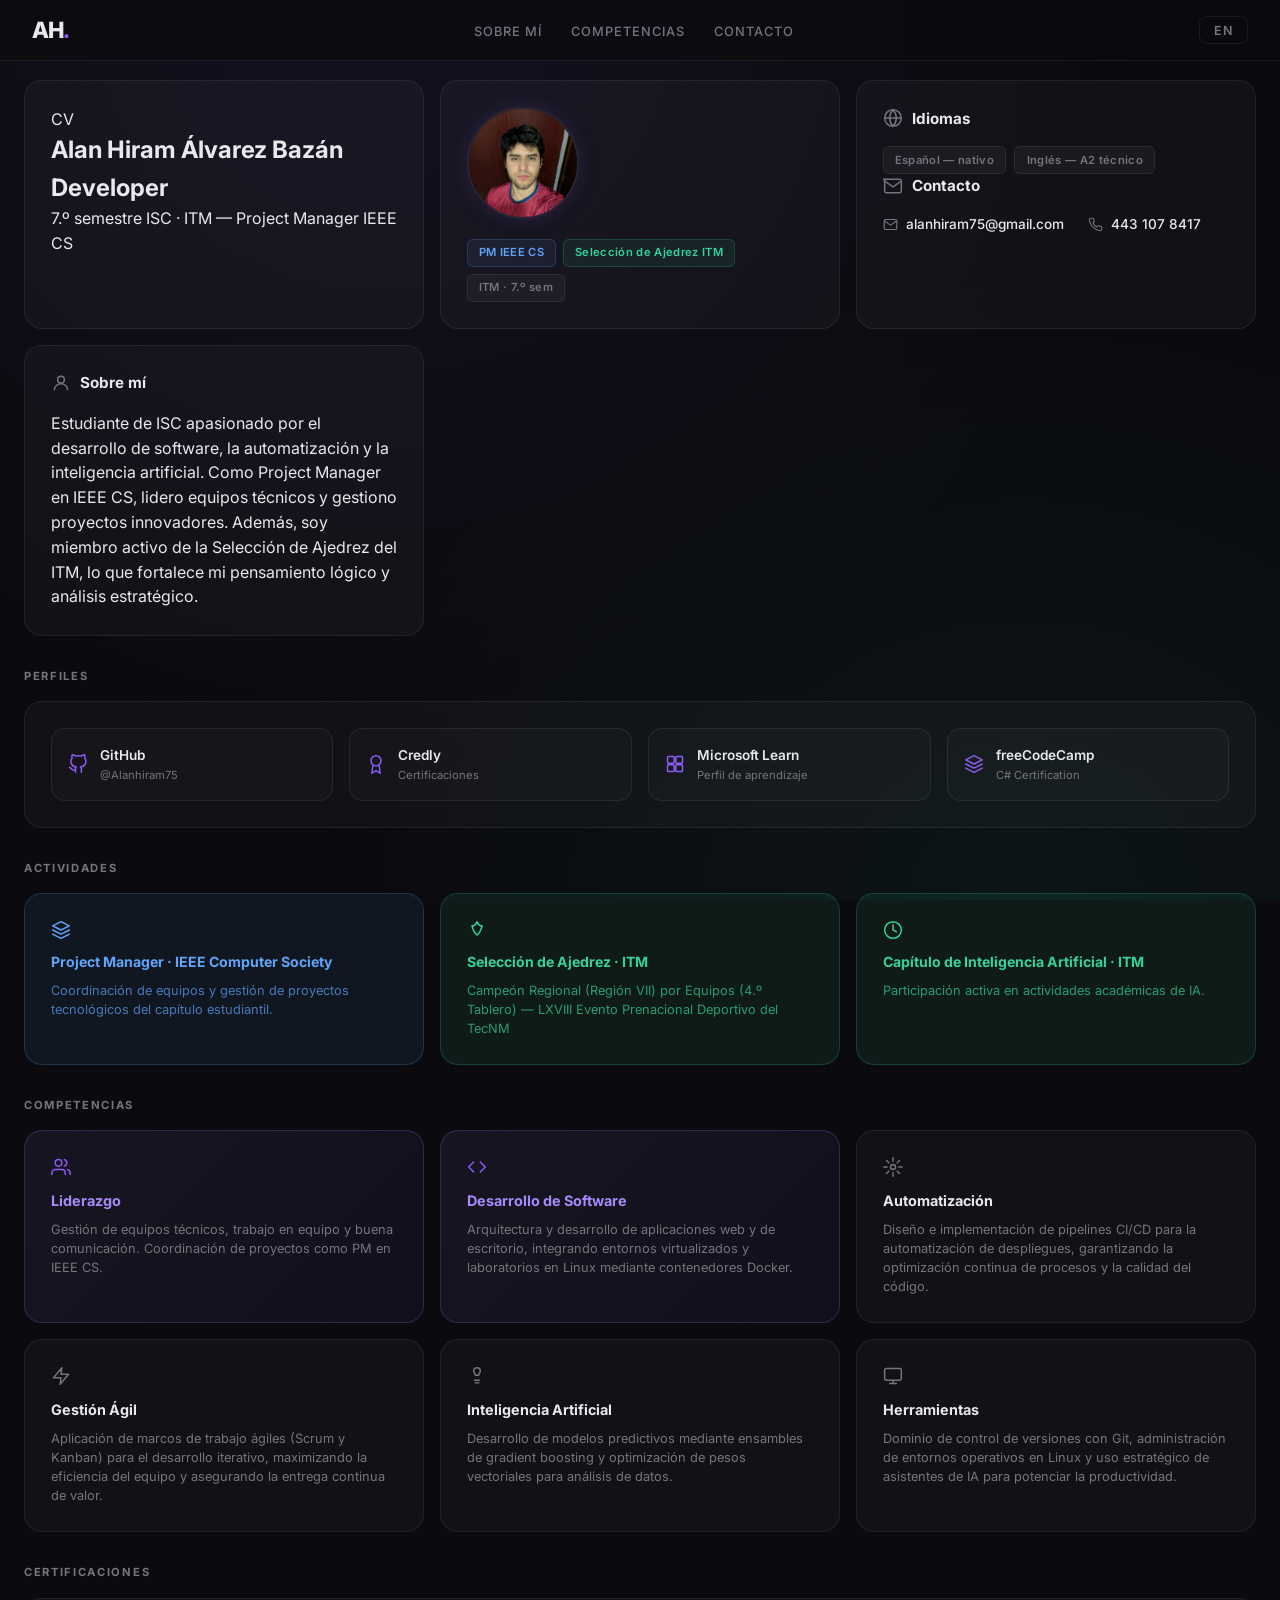
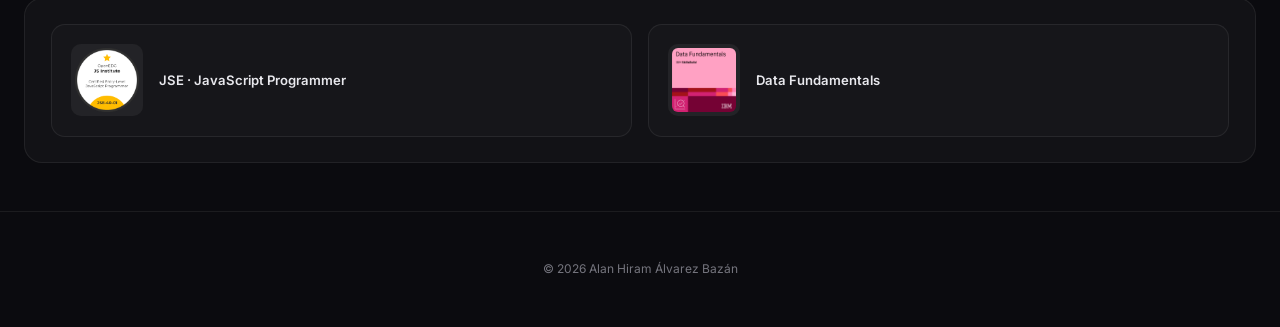
==== commit 9f280d61: "merge: conservar el orden de secciones del CV" ====
--- a/index.html
+++ b/index.html
@@ -28,58 +28,117 @@
         <!-- ═══════════ BENTO GRID ═══════════ -->
         <div class="bento">
 
-            <!-- TARJETA PRINCIPAL -->
-            <section id="about" class="cell cell-intro">
-                <div class="intro-top">
-                    <img src="hiram.jpg" alt="Alan Hiram Álvarez Bazán" class="profile-photo">
-                    <div class="intro-identity">
-                        <h1 data-key="name">Alan Hiram Álvarez Bazán</h1>
-                        <h2 data-key="role">Developer</h2>
-                        <div class="profile-badges">
-                            <span class="badge badge-blue">PM IEEE CS</span>
-                            <span class="badge badge-green">Selección de Ajedrez ITM</span>
-                            <span class="badge badge-dim">ITM · 7.º sem</span>
-                        </div>
-                    </div>
-                </div>
-                <div class="intro-about">
+            <!-- ROW 1: Hero (wide) + Profile card -->
+            <section id="hero" class="cell cell-hero">
+                <p class="label" data-key="hero_label">CV</p>
+                <h1 data-key="name">Alan Hiram Álvarez Bazán</h1>
+                <h2 data-key="role">Developer</h2>
+                <p class="hero-sub" data-key="hero_subtitle">6° semestre ISC · ITM — Project Manager IEEE CS</p>
+            </section>
+
+            <section class="cell cell-profile">
+                <img src="hiram.jpg" alt="Alan Hiram Álvarez Bazán" class="profile-photo">
+                <div class="profile-badges">
+                    <span class="badge badge-blue">PM IEEE CS</span>
+                    <span class="badge badge-green">Selección de Ajedrez ITM</span>
+                    <span class="badge badge-dim">ITM · 7.º sem</span>
+                </div>
+            </section>
+
+            <section id="info" class="cell cell-info">
+                <div class="info-group">
                     <div class="cell-header">
-                        <svg class="icon" viewBox="0 0 24 24"><circle cx="12" cy="8" r="4"/><path d="M4 20c0-4 4-7 8-7s8 3 8 7"/></svg>
-                        <h3 data-key="about_title">Sobre mí</h3>
-                    </div>
-                    <p data-key="about_bio">Estudiante de ISC apasionado por el desarrollo de software, la automatización y la inteligencia artificial. Como Project Manager en IEEE CS, lidero equipos técnicos y gestiono proyectos innovadores. Además, soy miembro activo de la Selección de Ajedrez del ITM, lo que fortalece mi pensamiento lógico y análisis estratégico.</p>
-                </div>
-                <div class="intro-details">
-                    <div class="info-group">
-                        <div class="cell-header">
-                            <svg class="icon" viewBox="0 0 24 24"><circle cx="12" cy="12" r="10"/><path d="M2 12h20M12 2a15.3 15.3 0 014 10 15.3 15.3 0 01-4 10 15.3 15.3 0 01-4-10A15.3 15.3 0 0112 2z"/></svg>
-                            <h3 data-key="langs_title">Idiomas</h3>
-                        </div>
-                        <div class="lang-tags">
-                            <span class="badge badge-dim" data-key="lang_es">Español — nativo</span>
-                            <span class="badge badge-dim" data-key="lang_en">Inglés — A1 técnico</span>
-                        </div>
-                    </div>
-                    <div id="contact" class="info-group">
-                        <div class="cell-header">
-                            <svg class="icon" viewBox="0 0 24 24"><path d="M4 4h16c1.1 0 2 .9 2 2v12c0 1.1-.9 2-2 2H4c-1.1 0-2-.9-2-2V6c0-1.1.9-2 2-2z"/><polyline points="22,6 12,13 2,6"/></svg>
-                            <h3 data-key="contact_title">Contacto</h3>
-                        </div>
-                        <div class="contact-row">
-                            <a href="mailto:alanhiram75@gmail.com" class="contact-link">
-                                <svg class="icon-sm" viewBox="0 0 24 24"><path d="M4 4h16c1.1 0 2 .9 2 2v12c0 1.1-.9 2-2 2H4c-1.1 0-2-.9-2-2V6c0-1.1.9-2-2-2z"/><polyline points="22,6 12,13 2,6"/></svg>
-                                alanhiram75@gmail.com
-                            </a>
-                            <a href="tel:4431078417" class="contact-link">
-                                <svg class="icon-sm" viewBox="0 0 24 24"><path d="M22 16.92v3a2 2 0 01-2.18 2 19.79 19.79 0 01-8.63-3.07 19.5 19.5 0 01-6-6A19.79 19.79 0 012.12 4.18 2 2 0 014.11 2h3a2 2 0 012 1.72c.13.81.36 1.6.7 2.35a2 2 0 01-.45 2.11L8.09 9.91a16 16 0 006 6l1.27-1.27a2 2 0 012.11-.45c.75.34 1.54.57 2.35.7A2 2 0 0122 16.92z"/></svg>
-                                443 107 8417
-                            </a>
-                        </div>
-                    </div>
-                </div>
-            </section>
-
-            <!-- ROW 3: Competencias — 3 columnas -->
+                        <svg class="icon" viewBox="0 0 24 24"><circle cx="12" cy="12" r="10"/><path d="M2 12h20M12 2a15.3 15.3 0 014 10 15.3 15.3 0 01-4 10 15.3 15.3 0 01-4-10A15.3 15.3 0 0112 2z"/></svg>
+                        <h3 data-key="langs_title">Idiomas</h3>
+                    </div>
+                    <div class="lang-tags">
+                        <span class="badge badge-dim" data-key="lang_es">Español — nativo</span>
+                        <span class="badge badge-dim" data-key="lang_en">Inglés — A1 técnico</span>
+                    </div>
+                </div>
+                <div id="contact" class="info-group">
+                    <div class="cell-header">
+                        <svg class="icon" viewBox="0 0 24 24"><path d="M4 4h16c1.1 0 2 .9 2 2v12c0 1.1-.9 2-2 2H4c-1.1 0-2-.9-2-2V6c0-1.1.9-2-2-2z"/><polyline points="22,6 12,13 2,6"/></svg>
+                        <h3 data-key="contact_title">Contacto</h3>
+                    </div>
+                    <div class="contact-row">
+                        <a href="mailto:alanhiram75@gmail.com" class="contact-link">
+                            <svg class="icon-sm" viewBox="0 0 24 24"><path d="M4 4h16c1.1 0 2 .9 2 2v12c0 1.1-.9 2-2 2H4c-1.1 0-2-.9-2-2V6c0-1.1.9-2 2-2z"/><polyline points="22,6 12,13 2,6"/></svg>
+                            alanhiram75@gmail.com
+                        </a>
+                        <a href="tel:4431078417" class="contact-link">
+                            <svg class="icon-sm" viewBox="0 0 24 24"><path d="M22 16.92v3a2 2 0 01-2.18 2 19.79 19.79 0 01-8.63-3.07 19.5 19.5 0 01-6-6A19.79 19.79 0 012.12 4.18 2 2 0 014.11 2h3a2 2 0 012 1.72c.13.81.36 1.6.7 2.35a2 2 0 01-.45 2.11L8.09 9.91a16 16 0 006 6l1.27-1.27a2 2 0 012.11-.45c.75.34 1.54.57 2.35.7A2 2 0 0122 16.92z"/></svg>
+                            443 107 8417
+                        </a>
+                    </div>
+                </div>
+            </section>
+
+            <!-- ROW 2: About (wide) -->
+            <section id="about" class="cell cell-about">
+                <div class="cell-header">
+                    <svg class="icon" viewBox="0 0 24 24"><circle cx="12" cy="8" r="4"/><path d="M4 20c0-4 4-7 8-7s8 3 8 7"/></svg>
+                    <h3 data-key="about_title">Sobre mí</h3>
+                </div>
+                <p data-key="about_bio">Estudiante de ISC apasionado por el desarrollo de software, la automatización y la inteligencia artificial. Como Project Manager en IEEE CS, lidero equipos técnicos y gestiono proyectos innovadores. Además, soy miembro activo de la Selección de Ajedrez del ITM, lo que fortalece mi pensamiento lógico y análisis estratégico.</p>
+            </section>
+
+            <!-- ROW: Links / Perfiles -->
+            <h3 class="section-title" data-key="links_title">Perfiles</h3>
+
+            <div class="cell cell-links">
+                <a href="https://github.com/Alanhiram75" target="_blank" rel="noopener" class="link-item">
+                    <svg class="icon" viewBox="0 0 24 24"><path d="M9 19c-5 1.5-5-2.5-7-3m14 6v-3.87a3.37 3.37 0 00-.94-2.61c3.14-.35 6.44-1.54 6.44-7A5.44 5.44 0 0020 4.77 5.07 5.07 0 0019.91 1S18.73.65 16 2.48a13.38 13.38 0 00-7 0C6.27.65 5.09 1 5.09 1A5.07 5.07 0 005 4.77a5.44 5.44 0 00-1.5 3.78c0 5.42 3.3 6.61 6.44 7A3.37 3.37 0 009 18.13V22"/></svg>
+                    <div>
+                        <span class="link-name">GitHub</span>
+                        <span class="link-user">@Alanhiram75</span>
+                    </div>
+                </a>
+                <a href="https://www.credly.com/users/alan-hiram-alvarez-bazan/badges" target="_blank" rel="noopener" class="link-item">
+                    <svg class="icon" viewBox="0 0 24 24"><circle cx="12" cy="8" r="6"/><path d="M8.21 13.89L7 23l5-3 5 3-1.21-9.12"/></svg>
+                    <div>
+                        <span class="link-name">Credly</span>
+                        <span class="link-user" data-key="link_credly_sub">Certificaciones</span>
+                    </div>
+                </a>
+                <a href="https://learn.microsoft.com/es-es/users/hiram-6550/" target="_blank" rel="noopener" class="link-item">
+                    <svg class="icon" viewBox="0 0 24 24"><rect x="3" y="3" width="8" height="8" rx="1"/><rect x="13" y="3" width="8" height="8" rx="1"/><rect x="3" y="13" width="8" height="8" rx="1"/><rect x="13" y="13" width="8" height="8" rx="1"/></svg>
+                    <div>
+                        <span class="link-name">Microsoft Learn</span>
+                        <span class="link-user" data-key="link_ms_sub">Perfil de aprendizaje</span>
+                    </div>
+                </a>
+                <a href="https://www.freecodecamp.org/certification/alan_hiram/foundational-c-sharp-with-microsoft" target="_blank" rel="noopener" class="link-item">
+                    <svg class="icon" viewBox="0 0 24 24"><path d="M12 2L2 7l10 5 10-5-10-5z"/><path d="M2 17l10 5 10-5"/><path d="M2 12l10 5 10-5"/></svg>
+                    <div>
+                        <span class="link-name">freeCodeCamp</span>
+                        <span class="link-user">C# Certification</span>
+                    </div>
+                </a>
+            </div>
+
+            <!-- ROW: Actividades — módulos de color -->
+            <h3 class="section-title" data-key="activities_title">Actividades</h3>
+
+            <div class="cell cell-activity activity-blue">
+                <svg class="icon" viewBox="0 0 24 24"><path d="M12 2L2 7l10 5 10-5-10-5z"/><path d="M2 17l10 5 10-5"/><path d="M2 12l10 5 10-5"/></svg>
+                <h4 data-key="act_ieee">Project Manager · IEEE Computer Society</h4>
+                <p data-key="act_ieee_desc">Coordinación de equipos y gestión de proyectos tecnológicos del capítulo estudiantil.</p>
+            </div>
+
+            <div class="cell cell-activity activity-green">
+                <svg class="icon" viewBox="0 0 24 24"><path d="M12 2c1 3 3 5 6 5-1 4-2 8-6 11-4-3-5-7-6-11 3 0 5-2 6-5z"/></svg>
+                <h4 data-key="act_chess">Selección de Ajedrez · ITM</h4>
+                <p data-key="act_chess_desc">Miembro activo. Pensamiento lógico, análisis estratégico y toma de decisiones bajo presión.</p>
+            </div>
+
+            <div class="cell cell-activity activity-green">
+                <svg class="icon" viewBox="0 0 24 24"><circle cx="12" cy="12" r="10"/><path d="M12 6v6l4 2"/></svg>
+                <h4 data-key="act_cia">Capítulo de Inteligencia Artificial · ITM</h4>
+                <p data-key="act_cia_desc">Participación activa en actividades académicas de IA.</p>
+            </div>
+
+            <!-- Competencias -->
             <h3 class="section-title" data-key="skills_title">Competencias</h3>
 
             <div class="cell cell-skill skill-highlight" id="skills">
@@ -118,27 +177,6 @@
                 <p data-key="skill_tools_desc">Dominio de control de versiones con Git, administración de entornos operativos en Linux y uso estratégico de asistentes de IA para potenciar la productividad.</p>
             </div>
 
-            <!-- ROW: Actividades — módulos de color -->
-            <h3 class="section-title" data-key="activities_title">Actividades</h3>
-
-            <div class="cell cell-activity activity-blue">
-                <svg class="icon" viewBox="0 0 24 24"><path d="M12 2L2 7l10 5 10-5-10-5z"/><path d="M2 17l10 5 10-5"/><path d="M2 12l10 5 10-5"/></svg>
-                <h4 data-key="act_ieee">Project Manager · IEEE Computer Society</h4>
-                <p data-key="act_ieee_desc">Coordinación de equipos y gestión de proyectos tecnológicos del capítulo estudiantil.</p>
-            </div>
-
-            <div class="cell cell-activity activity-green">
-                <svg class="icon" viewBox="0 0 24 24"><path d="M12 2c1 3 3 5 6 5-1 4-2 8-6 11-4-3-5-7-6-11 3 0 5-2 6-5z"/></svg>
-                <h4 data-key="act_chess">Selección de Ajedrez · ITM</h4>
-                <p data-key="act_chess_desc">Miembro activo. Pensamiento lógico, análisis estratégico y toma de decisiones bajo presión.</p>
-            </div>
-
-            <div class="cell cell-activity activity-green">
-                <svg class="icon" viewBox="0 0 24 24"><circle cx="12" cy="12" r="10"/><path d="M12 6v6l4 2"/></svg>
-                <h4 data-key="act_cia">Capítulo de Inteligencia Artificial · ITM</h4>
-                <p data-key="act_cia_desc">Participación activa en actividades académicas de IA.</p>
-            </div>
-
             <!-- ROW: Certificaciones -->
             <h3 class="section-title" data-key="certs_title">Certificaciones</h3>
 
@@ -153,40 +191,6 @@
                 </a>
             </div>
 
-            <!-- ROW: Links / Perfiles -->
-            <h3 class="section-title" data-key="links_title">Perfiles</h3>
-
-            <div class="cell cell-links">
-                <a href="https://github.com/Alanhiram75" target="_blank" rel="noopener" class="link-item">
-                    <svg class="icon" viewBox="0 0 24 24"><path d="M9 19c-5 1.5-5-2.5-7-3m14 6v-3.87a3.37 3.37 0 00-.94-2.61c3.14-.35 6.44-1.54 6.44-7A5.44 5.44 0 0020 4.77 5.07 5.07 0 0019.91 1S18.73.65 16 2.48a13.38 13.38 0 00-7 0C6.27.65 5.09 1 5.09 1A5.07 5.07 0 005 4.77a5.44 5.44 0 00-1.5 3.78c0 5.42 3.3 6.61 6.44 7A3.37 3.37 0 009 18.13V22"/></svg>
-                    <div>
-                        <span class="link-name">GitHub</span>
-                        <span class="link-user">@Alanhiram75</span>
-                    </div>
-                </a>
-                <a href="https://www.credly.com/users/alan-hiram-alvarez-bazan/badges" target="_blank" rel="noopener" class="link-item">
-                    <svg class="icon" viewBox="0 0 24 24"><circle cx="12" cy="8" r="6"/><path d="M8.21 13.89L7 23l5-3 5 3-1.21-9.12"/></svg>
-                    <div>
-                        <span class="link-name">Credly</span>
-                        <span class="link-user" data-key="link_credly_sub">Certificaciones</span>
-                    </div>
-                </a>
-                <a href="https://learn.microsoft.com/es-es/users/hiram-6550/" target="_blank" rel="noopener" class="link-item">
-                    <svg class="icon" viewBox="0 0 24 24"><rect x="3" y="3" width="8" height="8" rx="1"/><rect x="13" y="3" width="8" height="8" rx="1"/><rect x="3" y="13" width="8" height="8" rx="1"/><rect x="13" y="13" width="8" height="8" rx="1"/></svg>
-                    <div>
-                        <span class="link-name">Microsoft Learn</span>
-                        <span class="link-user" data-key="link_ms_sub">Perfil de aprendizaje</span>
-                    </div>
-                </a>
-                <a href="https://www.freecodecamp.org/certification/alan_hiram/foundational-c-sharp-with-microsoft" target="_blank" rel="noopener" class="link-item">
-                    <svg class="icon" viewBox="0 0 24 24"><path d="M12 2L2 7l10 5 10-5-10-5z"/><path d="M2 17l10 5 10-5"/><path d="M2 12l10 5 10-5"/></svg>
-                    <div>
-                        <span class="link-name">freeCodeCamp</span>
-                        <span class="link-user">C# Certification</span>
-                    </div>
-                </a>
-            </div>
-
         </div><!-- /bento -->
     </main>
 
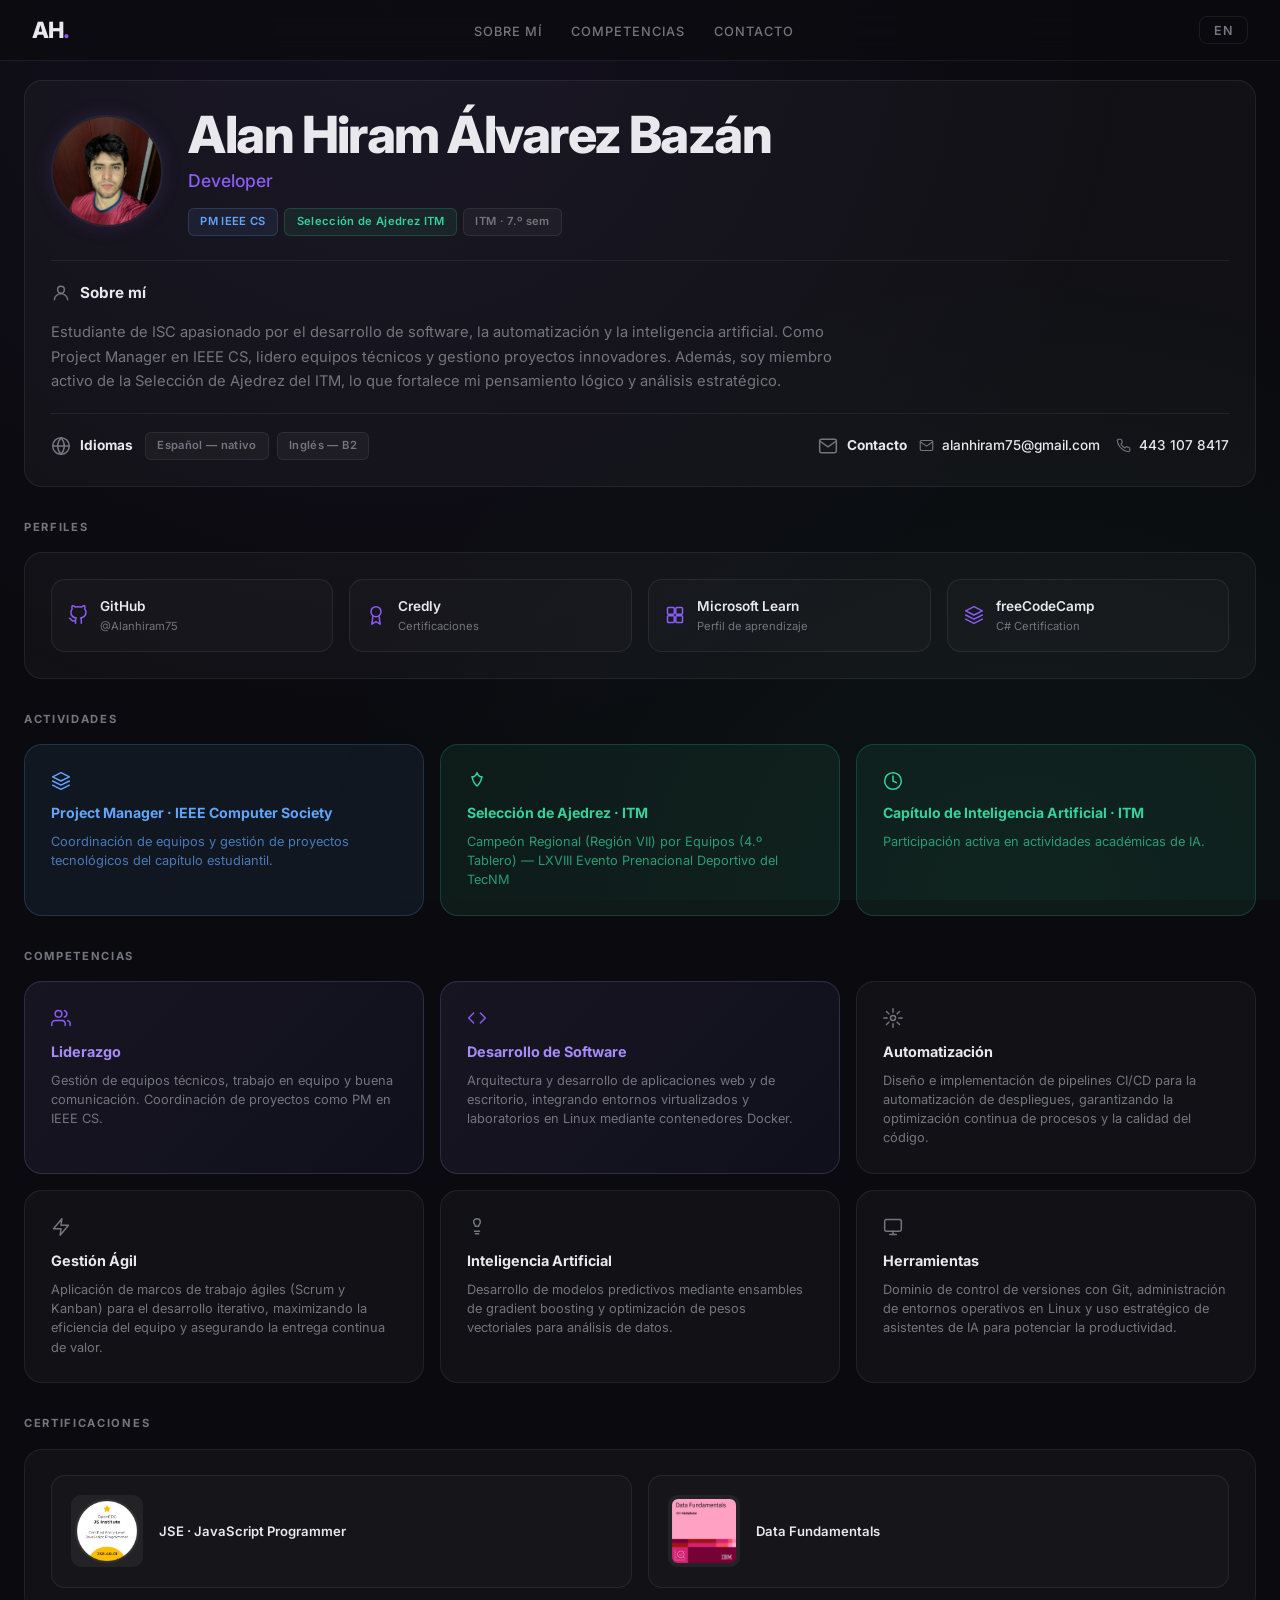
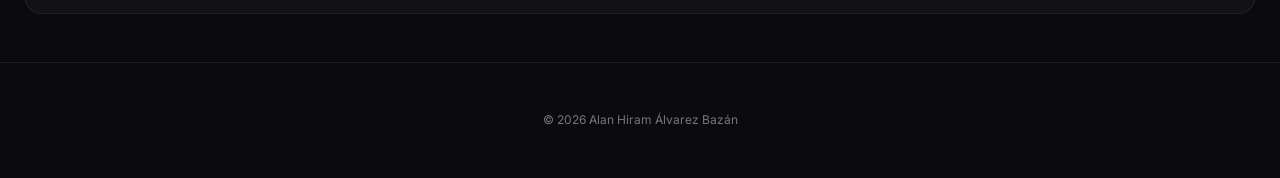
==== commit 5ec647c8: "merge: conservar orden y unificar tarjeta principal" ====
--- a/index.html
+++ b/index.html
@@ -28,61 +28,56 @@
         <!-- ═══════════ BENTO GRID ═══════════ -->
         <div class="bento">
 
-            <!-- ROW 1: Hero (wide) + Profile card -->
-            <section id="hero" class="cell cell-hero">
-                <p class="label" data-key="hero_label">CV</p>
-                <h1 data-key="name">Alan Hiram Álvarez Bazán</h1>
-                <h2 data-key="role">Developer</h2>
-                <p class="hero-sub" data-key="hero_subtitle">6° semestre ISC · ITM — Project Manager IEEE CS</p>
-            </section>
-
-            <section class="cell cell-profile">
-                <img src="hiram.jpg" alt="Alan Hiram Álvarez Bazán" class="profile-photo">
-                <div class="profile-badges">
-                    <span class="badge badge-blue">PM IEEE CS</span>
-                    <span class="badge badge-green">Selección de Ajedrez ITM</span>
-                    <span class="badge badge-dim">ITM · 7.º sem</span>
-                </div>
-            </section>
-
-            <section id="info" class="cell cell-info">
-                <div class="info-group">
-                    <div class="cell-header">
-                        <svg class="icon" viewBox="0 0 24 24"><circle cx="12" cy="12" r="10"/><path d="M2 12h20M12 2a15.3 15.3 0 014 10 15.3 15.3 0 01-4 10 15.3 15.3 0 01-4-10A15.3 15.3 0 0112 2z"/></svg>
-                        <h3 data-key="langs_title">Idiomas</h3>
-                    </div>
-                    <div class="lang-tags">
-                        <span class="badge badge-dim" data-key="lang_es">Español — nativo</span>
-                        <span class="badge badge-dim" data-key="lang_en">Inglés — A1 técnico</span>
+            <!-- TARJETA PRINCIPAL -->
+            <section id="about" class="cell cell-intro">
+                <div class="intro-top">
+                    <img src="hiram.jpg" alt="Alan Hiram Álvarez Bazán" class="profile-photo">
+                    <div class="intro-identity">
+                        <h1 data-key="name">Alan Hiram Álvarez Bazán</h1>
+                        <h2 data-key="role">Developer</h2>
+                        <div class="profile-badges">
+                            <span class="badge badge-blue">PM IEEE CS</span>
+                            <span class="badge badge-green">Selección de Ajedrez ITM</span>
+                            <span class="badge badge-dim">ITM · 7.º sem</span>
+                        </div>
                     </div>
                 </div>
-                <div id="contact" class="info-group">
+                <div class="intro-about">
                     <div class="cell-header">
-                        <svg class="icon" viewBox="0 0 24 24"><path d="M4 4h16c1.1 0 2 .9 2 2v12c0 1.1-.9 2-2 2H4c-1.1 0-2-.9-2-2V6c0-1.1.9-2-2-2z"/><polyline points="22,6 12,13 2,6"/></svg>
-                        <h3 data-key="contact_title">Contacto</h3>
+                        <svg class="icon" viewBox="0 0 24 24"><circle cx="12" cy="8" r="4"/><path d="M4 20c0-4 4-7 8-7s8 3 8 7"/></svg>
+                        <h3 data-key="about_title">Sobre mí</h3>
                     </div>
-                    <div class="contact-row">
-                        <a href="mailto:alanhiram75@gmail.com" class="contact-link">
-                            <svg class="icon-sm" viewBox="0 0 24 24"><path d="M4 4h16c1.1 0 2 .9 2 2v12c0 1.1-.9 2-2 2H4c-1.1 0-2-.9-2-2V6c0-1.1.9-2 2-2z"/><polyline points="22,6 12,13 2,6"/></svg>
-                            alanhiram75@gmail.com
-                        </a>
-                        <a href="tel:4431078417" class="contact-link">
-                            <svg class="icon-sm" viewBox="0 0 24 24"><path d="M22 16.92v3a2 2 0 01-2.18 2 19.79 19.79 0 01-8.63-3.07 19.5 19.5 0 01-6-6A19.79 19.79 0 012.12 4.18 2 2 0 014.11 2h3a2 2 0 012 1.72c.13.81.36 1.6.7 2.35a2 2 0 01-.45 2.11L8.09 9.91a16 16 0 006 6l1.27-1.27a2 2 0 012.11-.45c.75.34 1.54.57 2.35.7A2 2 0 0122 16.92z"/></svg>
-                            443 107 8417
-                        </a>
+                    <p data-key="about_bio">Estudiante de ISC apasionado por el desarrollo de software, la automatización y la inteligencia artificial. Como Project Manager en IEEE CS, lidero equipos técnicos y gestiono proyectos innovadores. Además, soy miembro activo de la Selección de Ajedrez del ITM, lo que fortalece mi pensamiento lógico y análisis estratégico.</p>
+                </div>
+                <div class="intro-details">
+                    <div class="info-group">
+                        <div class="cell-header">
+                            <svg class="icon" viewBox="0 0 24 24"><circle cx="12" cy="12" r="10"/><path d="M2 12h20M12 2a15.3 15.3 0 014 10 15.3 15.3 0 01-4 10 15.3 15.3 0 01-4-10A15.3 15.3 0 0112 2z"/></svg>
+                            <h3 data-key="langs_title">Idiomas</h3>
+                        </div>
+                        <div class="lang-tags">
+                            <span class="badge badge-dim" data-key="lang_es">Español — nativo</span>
+                            <span class="badge badge-dim" data-key="lang_en">Inglés — B2</span>
+                        </div>
+                    </div>
+                    <div id="contact" class="info-group">
+                        <div class="cell-header">
+                            <svg class="icon" viewBox="0 0 24 24"><path d="M4 4h16c1.1 0 2 .9 2 2v12c0 1.1-.9 2-2 2H4c-1.1 0-2-.9-2-2V6c0-1.1.9-2 2-2z"/><polyline points="22,6 12,13 2,6"/></svg>
+                            <h3 data-key="contact_title">Contacto</h3>
+                        </div>
+                        <div class="contact-row">
+                            <a href="mailto:alanhiram75@gmail.com" class="contact-link">
+                                <svg class="icon-sm" viewBox="0 0 24 24"><path d="M4 4h16c1.1 0 2 .9 2 2v12c0 1.1-.9 2-2 2H4c-1.1 0-2-.9-2-2V6c0-1.1.9-2 2-2z"/><polyline points="22,6 12,13 2,6"/></svg>
+                                alanhiram75@gmail.com
+                            </a>
+                            <a href="tel:4431078417" class="contact-link">
+                                <svg class="icon-sm" viewBox="0 0 24 24"><path d="M22 16.92v3a2 2 0 01-2.18 2 19.79 19.79 0 01-8.63-3.07 19.5 19.5 0 01-6-6A19.79 19.79 0 012.12 4.18 2 2 0 014.11 2h3a2 2 0 012 1.72c.13.81.36 1.6.7 2.35a2 2 0 01-.45 2.11L8.09 9.91a16 16 0 006 6l1.27-1.27a2 2 0 012.11-.45c.75.34 1.54.57 2.35.7A2 2 0 0122 16.92z"/></svg>
+                                443 107 8417
+                            </a>
+                        </div>
                     </div>
                 </div>
             </section>
-
-            <!-- ROW 2: About (wide) -->
-            <section id="about" class="cell cell-about">
-                <div class="cell-header">
-                    <svg class="icon" viewBox="0 0 24 24"><circle cx="12" cy="8" r="4"/><path d="M4 20c0-4 4-7 8-7s8 3 8 7"/></svg>
-                    <h3 data-key="about_title">Sobre mí</h3>
-                </div>
-                <p data-key="about_bio">Estudiante de ISC apasionado por el desarrollo de software, la automatización y la inteligencia artificial. Como Project Manager en IEEE CS, lidero equipos técnicos y gestiono proyectos innovadores. Además, soy miembro activo de la Selección de Ajedrez del ITM, lo que fortalece mi pensamiento lógico y análisis estratégico.</p>
-            </section>
-
             <!-- ROW: Links / Perfiles -->
             <h3 class="section-title" data-key="links_title">Perfiles</h3>
 
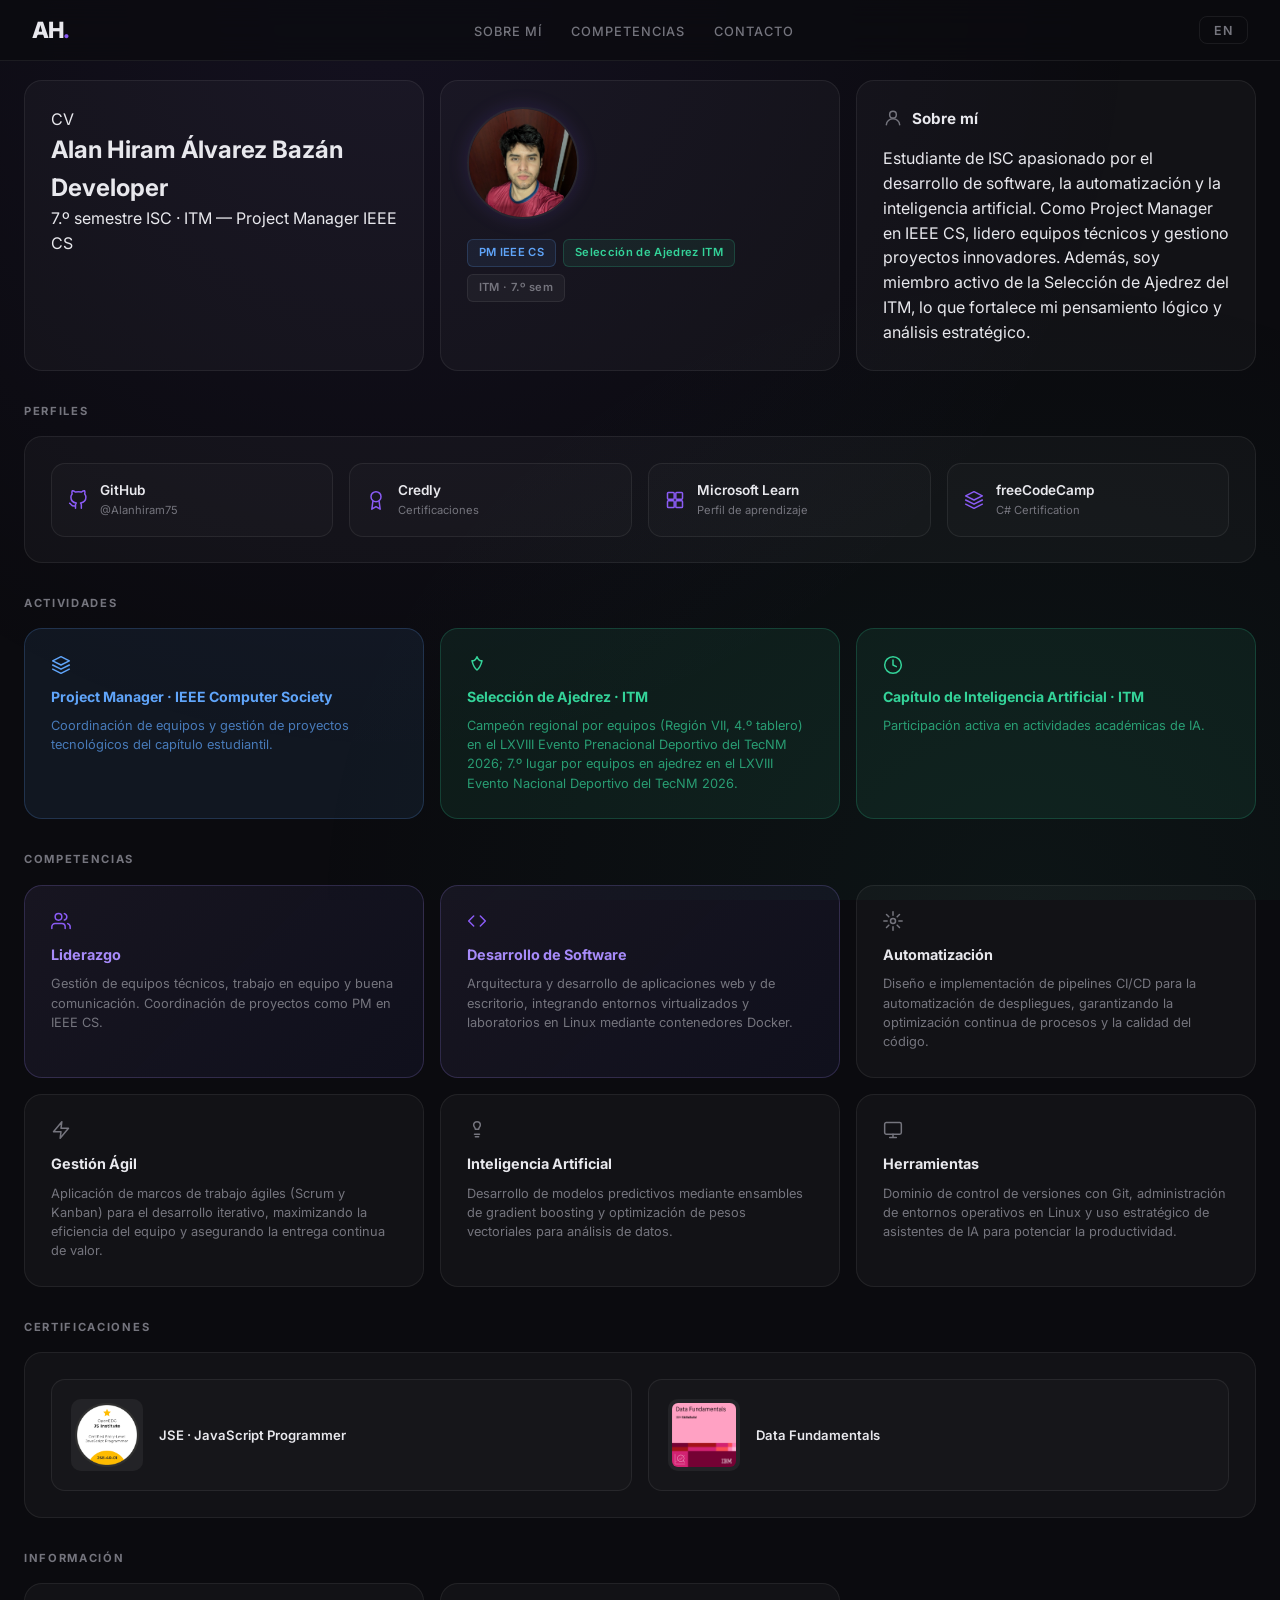
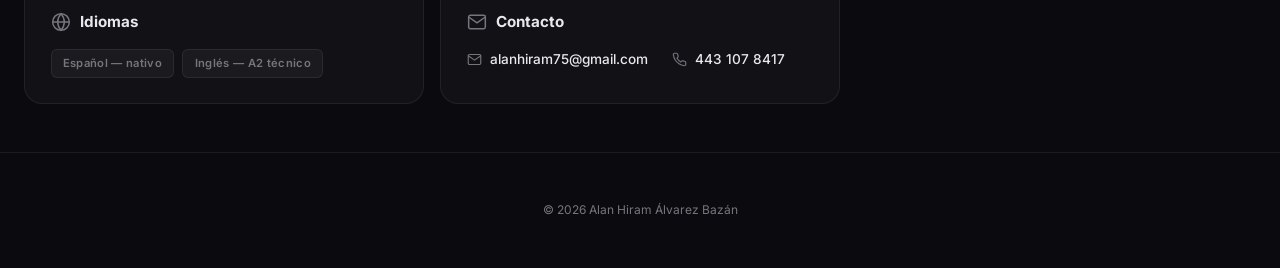
==== commit 2cb2fb56: "merge: conservar resultado nacional de ajedrez" ====
--- a/index.html
+++ b/index.html
@@ -28,56 +28,32 @@
         <!-- ═══════════ BENTO GRID ═══════════ -->
         <div class="bento">
 
-            <!-- TARJETA PRINCIPAL -->
-            <section id="about" class="cell cell-intro">
-                <div class="intro-top">
-                    <img src="hiram.jpg" alt="Alan Hiram Álvarez Bazán" class="profile-photo">
-                    <div class="intro-identity">
-                        <h1 data-key="name">Alan Hiram Álvarez Bazán</h1>
-                        <h2 data-key="role">Developer</h2>
-                        <div class="profile-badges">
-                            <span class="badge badge-blue">PM IEEE CS</span>
-                            <span class="badge badge-green">Selección de Ajedrez ITM</span>
-                            <span class="badge badge-dim">ITM · 7.º sem</span>
-                        </div>
-                    </div>
-                </div>
-                <div class="intro-about">
-                    <div class="cell-header">
-                        <svg class="icon" viewBox="0 0 24 24"><circle cx="12" cy="8" r="4"/><path d="M4 20c0-4 4-7 8-7s8 3 8 7"/></svg>
-                        <h3 data-key="about_title">Sobre mí</h3>
-                    </div>
-                    <p data-key="about_bio">Estudiante de ISC apasionado por el desarrollo de software, la automatización y la inteligencia artificial. Como Project Manager en IEEE CS, lidero equipos técnicos y gestiono proyectos innovadores. Además, soy miembro activo de la Selección de Ajedrez del ITM, lo que fortalece mi pensamiento lógico y análisis estratégico.</p>
-                </div>
-                <div class="intro-details">
-                    <div class="info-group">
-                        <div class="cell-header">
-                            <svg class="icon" viewBox="0 0 24 24"><circle cx="12" cy="12" r="10"/><path d="M2 12h20M12 2a15.3 15.3 0 014 10 15.3 15.3 0 01-4 10 15.3 15.3 0 01-4-10A15.3 15.3 0 0112 2z"/></svg>
-                            <h3 data-key="langs_title">Idiomas</h3>
-                        </div>
-                        <div class="lang-tags">
-                            <span class="badge badge-dim" data-key="lang_es">Español — nativo</span>
-                            <span class="badge badge-dim" data-key="lang_en">Inglés — B2</span>
-                        </div>
-                    </div>
-                    <div id="contact" class="info-group">
-                        <div class="cell-header">
-                            <svg class="icon" viewBox="0 0 24 24"><path d="M4 4h16c1.1 0 2 .9 2 2v12c0 1.1-.9 2-2 2H4c-1.1 0-2-.9-2-2V6c0-1.1.9-2 2-2z"/><polyline points="22,6 12,13 2,6"/></svg>
-                            <h3 data-key="contact_title">Contacto</h3>
-                        </div>
-                        <div class="contact-row">
-                            <a href="mailto:alanhiram75@gmail.com" class="contact-link">
-                                <svg class="icon-sm" viewBox="0 0 24 24"><path d="M4 4h16c1.1 0 2 .9 2 2v12c0 1.1-.9 2-2 2H4c-1.1 0-2-.9-2-2V6c0-1.1.9-2 2-2z"/><polyline points="22,6 12,13 2,6"/></svg>
-                                alanhiram75@gmail.com
-                            </a>
-                            <a href="tel:4431078417" class="contact-link">
-                                <svg class="icon-sm" viewBox="0 0 24 24"><path d="M22 16.92v3a2 2 0 01-2.18 2 19.79 19.79 0 01-8.63-3.07 19.5 19.5 0 01-6-6A19.79 19.79 0 012.12 4.18 2 2 0 014.11 2h3a2 2 0 012 1.72c.13.81.36 1.6.7 2.35a2 2 0 01-.45 2.11L8.09 9.91a16 16 0 006 6l1.27-1.27a2 2 0 012.11-.45c.75.34 1.54.57 2.35.7A2 2 0 0122 16.92z"/></svg>
-                                443 107 8417
-                            </a>
-                        </div>
-                    </div>
-                </div>
-            </section>
+            <!-- ROW 1: Hero (wide) + Profile card -->
+            <section id="hero" class="cell cell-hero">
+                <p class="label" data-key="hero_label">CV</p>
+                <h1 data-key="name">Alan Hiram Álvarez Bazán</h1>
+                <h2 data-key="role">Developer</h2>
+                <p class="hero-sub" data-key="hero_subtitle">6° semestre ISC · ITM — Project Manager IEEE CS</p>
+            </section>
+
+            <section class="cell cell-profile">
+                <img src="hiram.jpg" alt="Alan Hiram Álvarez Bazán" class="profile-photo">
+                <div class="profile-badges">
+                    <span class="badge badge-blue">PM IEEE CS</span>
+                    <span class="badge badge-green">Selección de Ajedrez ITM</span>
+                    <span class="badge badge-dim">ITM · 7.º sem</span>
+                </div>
+            </section>
+
+            <!-- ROW 2: About (wide) -->
+            <section id="about" class="cell cell-about">
+                <div class="cell-header">
+                    <svg class="icon" viewBox="0 0 24 24"><circle cx="12" cy="8" r="4"/><path d="M4 20c0-4 4-7 8-7s8 3 8 7"/></svg>
+                    <h3 data-key="about_title">Sobre mí</h3>
+                </div>
+                <p data-key="about_bio">Estudiante de ISC apasionado por el desarrollo de software, la automatización y la inteligencia artificial. Como Project Manager en IEEE CS, lidero equipos técnicos y gestiono proyectos innovadores. Además, soy miembro activo de la Selección de Ajedrez del ITM, lo que fortalece mi pensamiento lógico y análisis estratégico.</p>
+            </section>
+
             <!-- ROW: Links / Perfiles -->
             <h3 class="section-title" data-key="links_title">Perfiles</h3>
 
@@ -124,7 +100,7 @@
             <div class="cell cell-activity activity-green">
                 <svg class="icon" viewBox="0 0 24 24"><path d="M12 2c1 3 3 5 6 5-1 4-2 8-6 11-4-3-5-7-6-11 3 0 5-2 6-5z"/></svg>
                 <h4 data-key="act_chess">Selección de Ajedrez · ITM</h4>
-                <p data-key="act_chess_desc">Miembro activo. Pensamiento lógico, análisis estratégico y toma de decisiones bajo presión.</p>
+                <p data-key="act_chess_desc">Campeón regional por equipos (Región VII, 4.º tablero) en el LXVIII Evento Prenacional Deportivo del TecNM 2026; 7.º lugar por equipos en ajedrez en el LXVIII Evento Nacional Deportivo del TecNM 2026.</p>
             </div>
 
             <div class="cell cell-activity activity-green">
@@ -186,6 +162,37 @@
                 </a>
             </div>
 
+            <!-- ROW: Idiomas + Contacto -->
+            <h3 class="section-title" data-key="info_title">Información</h3>
+
+            <div class="cell cell-langs">
+                <div class="cell-header">
+                    <svg class="icon" viewBox="0 0 24 24"><circle cx="12" cy="12" r="10"/><path d="M2 12h20M12 2a15.3 15.3 0 014 10 15.3 15.3 0 01-4 10 15.3 15.3 0 01-4-10A15.3 15.3 0 0112 2z"/></svg>
+                    <h3 data-key="langs_title">Idiomas</h3>
+                </div>
+                <div class="lang-tags">
+                    <span class="badge badge-dim" data-key="lang_es">Español — nativo</span>
+                    <span class="badge badge-dim" data-key="lang_en">Inglés — A1 técnico</span>
+                </div>
+            </div>
+
+            <section id="contact" class="cell cell-contact">
+                <div class="cell-header">
+                    <svg class="icon" viewBox="0 0 24 24"><path d="M4 4h16c1.1 0 2 .9 2 2v12c0 1.1-.9 2-2 2H4c-1.1 0-2-.9-2-2V6c0-1.1.9-2 2-2z"/><polyline points="22,6 12,13 2,6"/></svg>
+                    <h3 data-key="contact_title">Contacto</h3>
+                </div>
+                <div class="contact-row">
+                    <a href="mailto:alanhiram75@gmail.com" class="contact-link">
+                        <svg class="icon-sm" viewBox="0 0 24 24"><path d="M4 4h16c1.1 0 2 .9 2 2v12c0 1.1-.9 2-2 2H4c-1.1 0-2-.9-2-2V6c0-1.1.9-2 2-2z"/><polyline points="22,6 12,13 2,6"/></svg>
+                        alanhiram75@gmail.com
+                    </a>
+                    <a href="tel:4431078417" class="contact-link">
+                        <svg class="icon-sm" viewBox="0 0 24 24"><path d="M22 16.92v3a2 2 0 01-2.18 2 19.79 19.79 0 01-8.63-3.07 19.5 19.5 0 01-6-6A19.79 19.79 0 012.12 4.18 2 2 0 014.11 2h3a2 2 0 012 1.72c.13.81.36 1.6.7 2.35a2 2 0 01-.45 2.11L8.09 9.91a16 16 0 006 6l1.27-1.27a2 2 0 012.11-.45c.75.34 1.54.57 2.35.7A2 2 0 0122 16.92z"/></svg>
+                        443 107 8417
+                    </a>
+                </div>
+            </section>
+
         </div><!-- /bento -->
     </main>
 
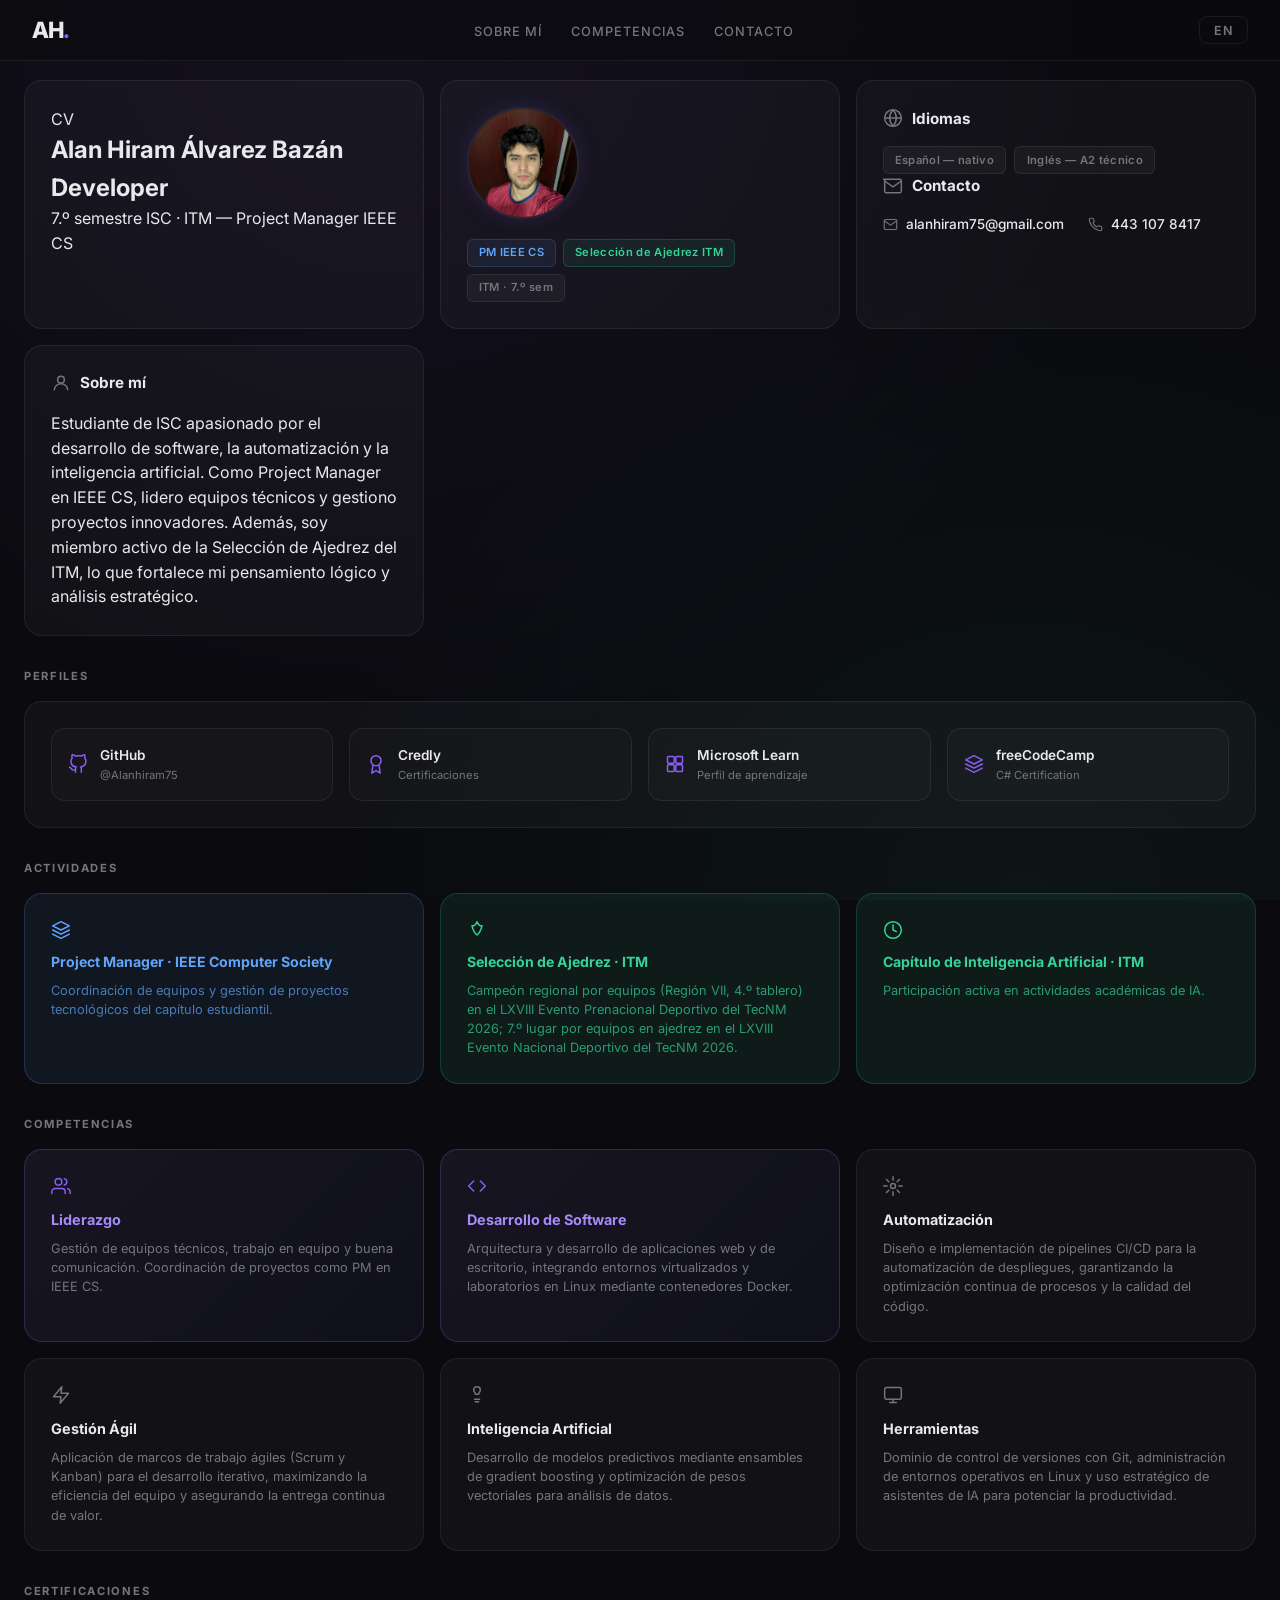
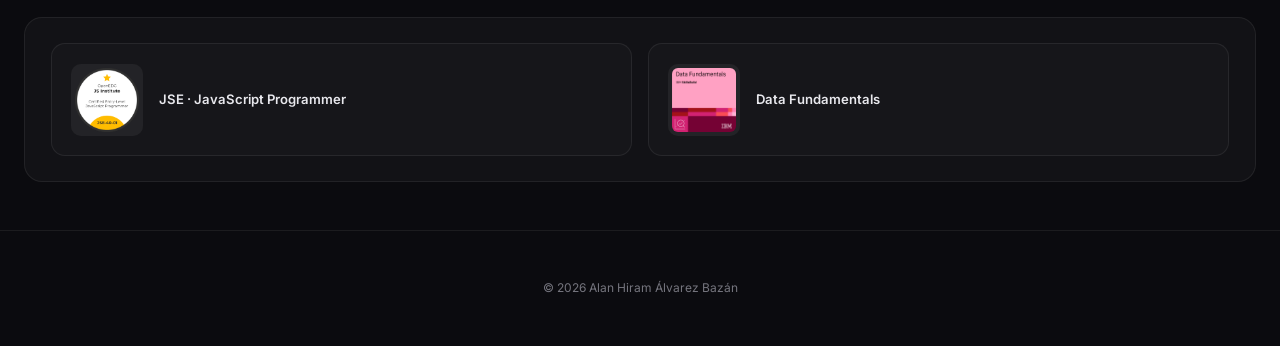
==== commit c8906a03: "Merge remote-tracking branch 'origin/fix/mover-perfiles-antes-competencias' into ui/compactar-inform" ====
--- a/index.html
+++ b/index.html
@@ -45,6 +45,35 @@
                 </div>
             </section>
 
+            <section id="info" class="cell cell-info">
+                <div class="info-group">
+                    <div class="cell-header">
+                        <svg class="icon" viewBox="0 0 24 24"><circle cx="12" cy="12" r="10"/><path d="M2 12h20M12 2a15.3 15.3 0 014 10 15.3 15.3 0 01-4 10 15.3 15.3 0 01-4-10A15.3 15.3 0 0112 2z"/></svg>
+                        <h3 data-key="langs_title">Idiomas</h3>
+                    </div>
+                    <div class="lang-tags">
+                        <span class="badge badge-dim" data-key="lang_es">Español — nativo</span>
+                        <span class="badge badge-dim" data-key="lang_en">Inglés — A1 técnico</span>
+                    </div>
+                </div>
+                <div id="contact" class="info-group">
+                    <div class="cell-header">
+                        <svg class="icon" viewBox="0 0 24 24"><path d="M4 4h16c1.1 0 2 .9 2 2v12c0 1.1-.9 2-2 2H4c-1.1 0-2-.9-2-2V6c0-1.1.9-2-2-2z"/><polyline points="22,6 12,13 2,6"/></svg>
+                        <h3 data-key="contact_title">Contacto</h3>
+                    </div>
+                    <div class="contact-row">
+                        <a href="mailto:alanhiram75@gmail.com" class="contact-link">
+                            <svg class="icon-sm" viewBox="0 0 24 24"><path d="M4 4h16c1.1 0 2 .9 2 2v12c0 1.1-.9 2-2 2H4c-1.1 0-2-.9-2-2V6c0-1.1.9-2 2-2z"/><polyline points="22,6 12,13 2,6"/></svg>
+                            alanhiram75@gmail.com
+                        </a>
+                        <a href="tel:4431078417" class="contact-link">
+                            <svg class="icon-sm" viewBox="0 0 24 24"><path d="M22 16.92v3a2 2 0 01-2.18 2 19.79 19.79 0 01-8.63-3.07 19.5 19.5 0 01-6-6A19.79 19.79 0 012.12 4.18 2 2 0 014.11 2h3a2 2 0 012 1.72c.13.81.36 1.6.7 2.35a2 2 0 01-.45 2.11L8.09 9.91a16 16 0 006 6l1.27-1.27a2 2 0 012.11-.45c.75.34 1.54.57 2.35.7A2 2 0 0122 16.92z"/></svg>
+                            443 107 8417
+                        </a>
+                    </div>
+                </div>
+            </section>
+
             <!-- ROW 2: About (wide) -->
             <section id="about" class="cell cell-about">
                 <div class="cell-header">
@@ -162,37 +191,6 @@
                 </a>
             </div>
 
-            <!-- ROW: Idiomas + Contacto -->
-            <h3 class="section-title" data-key="info_title">Información</h3>
-
-            <div class="cell cell-langs">
-                <div class="cell-header">
-                    <svg class="icon" viewBox="0 0 24 24"><circle cx="12" cy="12" r="10"/><path d="M2 12h20M12 2a15.3 15.3 0 014 10 15.3 15.3 0 01-4 10 15.3 15.3 0 01-4-10A15.3 15.3 0 0112 2z"/></svg>
-                    <h3 data-key="langs_title">Idiomas</h3>
-                </div>
-                <div class="lang-tags">
-                    <span class="badge badge-dim" data-key="lang_es">Español — nativo</span>
-                    <span class="badge badge-dim" data-key="lang_en">Inglés — A1 técnico</span>
-                </div>
-            </div>
-
-            <section id="contact" class="cell cell-contact">
-                <div class="cell-header">
-                    <svg class="icon" viewBox="0 0 24 24"><path d="M4 4h16c1.1 0 2 .9 2 2v12c0 1.1-.9 2-2 2H4c-1.1 0-2-.9-2-2V6c0-1.1.9-2 2-2z"/><polyline points="22,6 12,13 2,6"/></svg>
-                    <h3 data-key="contact_title">Contacto</h3>
-                </div>
-                <div class="contact-row">
-                    <a href="mailto:alanhiram75@gmail.com" class="contact-link">
-                        <svg class="icon-sm" viewBox="0 0 24 24"><path d="M4 4h16c1.1 0 2 .9 2 2v12c0 1.1-.9 2-2 2H4c-1.1 0-2-.9-2-2V6c0-1.1.9-2 2-2z"/><polyline points="22,6 12,13 2,6"/></svg>
-                        alanhiram75@gmail.com
-                    </a>
-                    <a href="tel:4431078417" class="contact-link">
-                        <svg class="icon-sm" viewBox="0 0 24 24"><path d="M22 16.92v3a2 2 0 01-2.18 2 19.79 19.79 0 01-8.63-3.07 19.5 19.5 0 01-6-6A19.79 19.79 0 012.12 4.18 2 2 0 014.11 2h3a2 2 0 012 1.72c.13.81.36 1.6.7 2.35a2 2 0 01-.45 2.11L8.09 9.91a16 16 0 006 6l1.27-1.27a2 2 0 012.11-.45c.75.34 1.54.57 2.35.7A2 2 0 0122 16.92z"/></svg>
-                        443 107 8417
-                    </a>
-                </div>
-            </section>
-
         </div><!-- /bento -->
     </main>
 
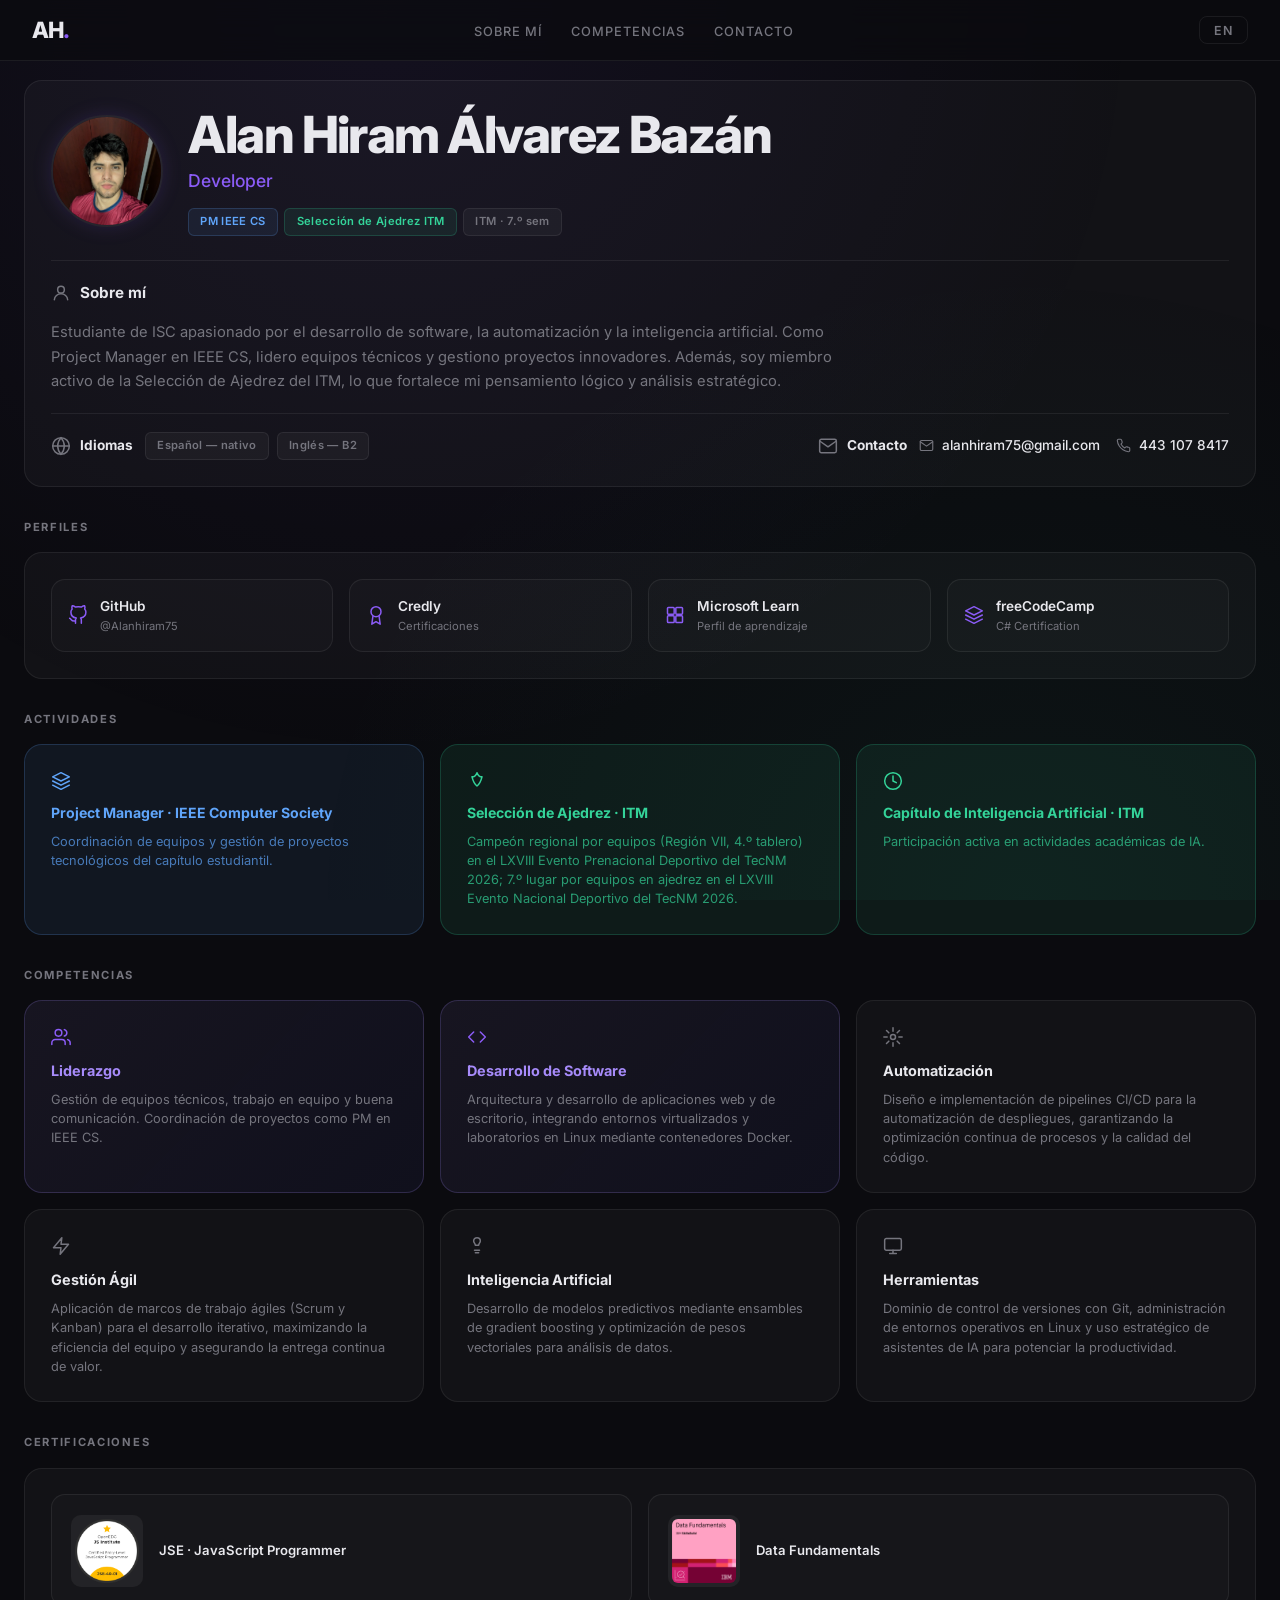
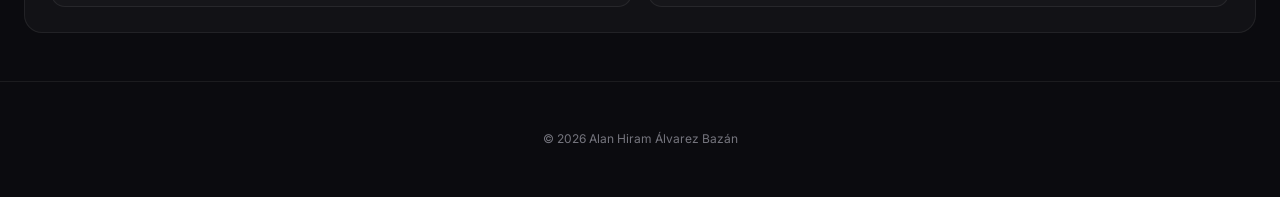
==== commit ee5c5c35: "Merge remote-tracking branch 'origin/ui/compactar-informacion-inicio' into ui/unificar-tarjeta-princ" ====
--- a/index.html
+++ b/index.html
@@ -28,61 +28,56 @@
         <!-- ═══════════ BENTO GRID ═══════════ -->
         <div class="bento">
 
-            <!-- ROW 1: Hero (wide) + Profile card -->
-            <section id="hero" class="cell cell-hero">
-                <p class="label" data-key="hero_label">CV</p>
-                <h1 data-key="name">Alan Hiram Álvarez Bazán</h1>
-                <h2 data-key="role">Developer</h2>
-                <p class="hero-sub" data-key="hero_subtitle">6° semestre ISC · ITM — Project Manager IEEE CS</p>
-            </section>
-
-            <section class="cell cell-profile">
-                <img src="hiram.jpg" alt="Alan Hiram Álvarez Bazán" class="profile-photo">
-                <div class="profile-badges">
-                    <span class="badge badge-blue">PM IEEE CS</span>
-                    <span class="badge badge-green">Selección de Ajedrez ITM</span>
-                    <span class="badge badge-dim">ITM · 7.º sem</span>
-                </div>
-            </section>
-
-            <section id="info" class="cell cell-info">
-                <div class="info-group">
-                    <div class="cell-header">
-                        <svg class="icon" viewBox="0 0 24 24"><circle cx="12" cy="12" r="10"/><path d="M2 12h20M12 2a15.3 15.3 0 014 10 15.3 15.3 0 01-4 10 15.3 15.3 0 01-4-10A15.3 15.3 0 0112 2z"/></svg>
-                        <h3 data-key="langs_title">Idiomas</h3>
-                    </div>
-                    <div class="lang-tags">
-                        <span class="badge badge-dim" data-key="lang_es">Español — nativo</span>
-                        <span class="badge badge-dim" data-key="lang_en">Inglés — A1 técnico</span>
+            <!-- TARJETA PRINCIPAL -->
+            <section id="about" class="cell cell-intro">
+                <div class="intro-top">
+                    <img src="hiram.jpg" alt="Alan Hiram Álvarez Bazán" class="profile-photo">
+                    <div class="intro-identity">
+                        <h1 data-key="name">Alan Hiram Álvarez Bazán</h1>
+                        <h2 data-key="role">Developer</h2>
+                        <div class="profile-badges">
+                            <span class="badge badge-blue">PM IEEE CS</span>
+                            <span class="badge badge-green">Selección de Ajedrez ITM</span>
+                            <span class="badge badge-dim">ITM · 7.º sem</span>
+                        </div>
                     </div>
                 </div>
-                <div id="contact" class="info-group">
+                <div class="intro-about">
                     <div class="cell-header">
-                        <svg class="icon" viewBox="0 0 24 24"><path d="M4 4h16c1.1 0 2 .9 2 2v12c0 1.1-.9 2-2 2H4c-1.1 0-2-.9-2-2V6c0-1.1.9-2-2-2z"/><polyline points="22,6 12,13 2,6"/></svg>
-                        <h3 data-key="contact_title">Contacto</h3>
+                        <svg class="icon" viewBox="0 0 24 24"><circle cx="12" cy="8" r="4"/><path d="M4 20c0-4 4-7 8-7s8 3 8 7"/></svg>
+                        <h3 data-key="about_title">Sobre mí</h3>
                     </div>
-                    <div class="contact-row">
-                        <a href="mailto:alanhiram75@gmail.com" class="contact-link">
-                            <svg class="icon-sm" viewBox="0 0 24 24"><path d="M4 4h16c1.1 0 2 .9 2 2v12c0 1.1-.9 2-2 2H4c-1.1 0-2-.9-2-2V6c0-1.1.9-2 2-2z"/><polyline points="22,6 12,13 2,6"/></svg>
-                            alanhiram75@gmail.com
-                        </a>
-                        <a href="tel:4431078417" class="contact-link">
-                            <svg class="icon-sm" viewBox="0 0 24 24"><path d="M22 16.92v3a2 2 0 01-2.18 2 19.79 19.79 0 01-8.63-3.07 19.5 19.5 0 01-6-6A19.79 19.79 0 012.12 4.18 2 2 0 014.11 2h3a2 2 0 012 1.72c.13.81.36 1.6.7 2.35a2 2 0 01-.45 2.11L8.09 9.91a16 16 0 006 6l1.27-1.27a2 2 0 012.11-.45c.75.34 1.54.57 2.35.7A2 2 0 0122 16.92z"/></svg>
-                            443 107 8417
-                        </a>
+                    <p data-key="about_bio">Estudiante de ISC apasionado por el desarrollo de software, la automatización y la inteligencia artificial. Como Project Manager en IEEE CS, lidero equipos técnicos y gestiono proyectos innovadores. Además, soy miembro activo de la Selección de Ajedrez del ITM, lo que fortalece mi pensamiento lógico y análisis estratégico.</p>
+                </div>
+                <div class="intro-details">
+                    <div class="info-group">
+                        <div class="cell-header">
+                            <svg class="icon" viewBox="0 0 24 24"><circle cx="12" cy="12" r="10"/><path d="M2 12h20M12 2a15.3 15.3 0 014 10 15.3 15.3 0 01-4 10 15.3 15.3 0 01-4-10A15.3 15.3 0 0112 2z"/></svg>
+                            <h3 data-key="langs_title">Idiomas</h3>
+                        </div>
+                        <div class="lang-tags">
+                            <span class="badge badge-dim" data-key="lang_es">Español — nativo</span>
+                            <span class="badge badge-dim" data-key="lang_en">Inglés — B2</span>
+                        </div>
+                    </div>
+                    <div id="contact" class="info-group">
+                        <div class="cell-header">
+                            <svg class="icon" viewBox="0 0 24 24"><path d="M4 4h16c1.1 0 2 .9 2 2v12c0 1.1-.9 2-2 2H4c-1.1 0-2-.9-2-2V6c0-1.1.9-2 2-2z"/><polyline points="22,6 12,13 2,6"/></svg>
+                            <h3 data-key="contact_title">Contacto</h3>
+                        </div>
+                        <div class="contact-row">
+                            <a href="mailto:alanhiram75@gmail.com" class="contact-link">
+                                <svg class="icon-sm" viewBox="0 0 24 24"><path d="M4 4h16c1.1 0 2 .9 2 2v12c0 1.1-.9 2-2 2H4c-1.1 0-2-.9-2-2V6c0-1.1.9-2 2-2z"/><polyline points="22,6 12,13 2,6"/></svg>
+                                alanhiram75@gmail.com
+                            </a>
+                            <a href="tel:4431078417" class="contact-link">
+                                <svg class="icon-sm" viewBox="0 0 24 24"><path d="M22 16.92v3a2 2 0 01-2.18 2 19.79 19.79 0 01-8.63-3.07 19.5 19.5 0 01-6-6A19.79 19.79 0 012.12 4.18 2 2 0 014.11 2h3a2 2 0 012 1.72c.13.81.36 1.6.7 2.35a2 2 0 01-.45 2.11L8.09 9.91a16 16 0 006 6l1.27-1.27a2 2 0 012.11-.45c.75.34 1.54.57 2.35.7A2 2 0 0122 16.92z"/></svg>
+                                443 107 8417
+                            </a>
+                        </div>
                     </div>
                 </div>
             </section>
-
-            <!-- ROW 2: About (wide) -->
-            <section id="about" class="cell cell-about">
-                <div class="cell-header">
-                    <svg class="icon" viewBox="0 0 24 24"><circle cx="12" cy="8" r="4"/><path d="M4 20c0-4 4-7 8-7s8 3 8 7"/></svg>
-                    <h3 data-key="about_title">Sobre mí</h3>
-                </div>
-                <p data-key="about_bio">Estudiante de ISC apasionado por el desarrollo de software, la automatización y la inteligencia artificial. Como Project Manager en IEEE CS, lidero equipos técnicos y gestiono proyectos innovadores. Además, soy miembro activo de la Selección de Ajedrez del ITM, lo que fortalece mi pensamiento lógico y análisis estratégico.</p>
-            </section>
-
             <!-- ROW: Links / Perfiles -->
             <h3 class="section-title" data-key="links_title">Perfiles</h3>
 
